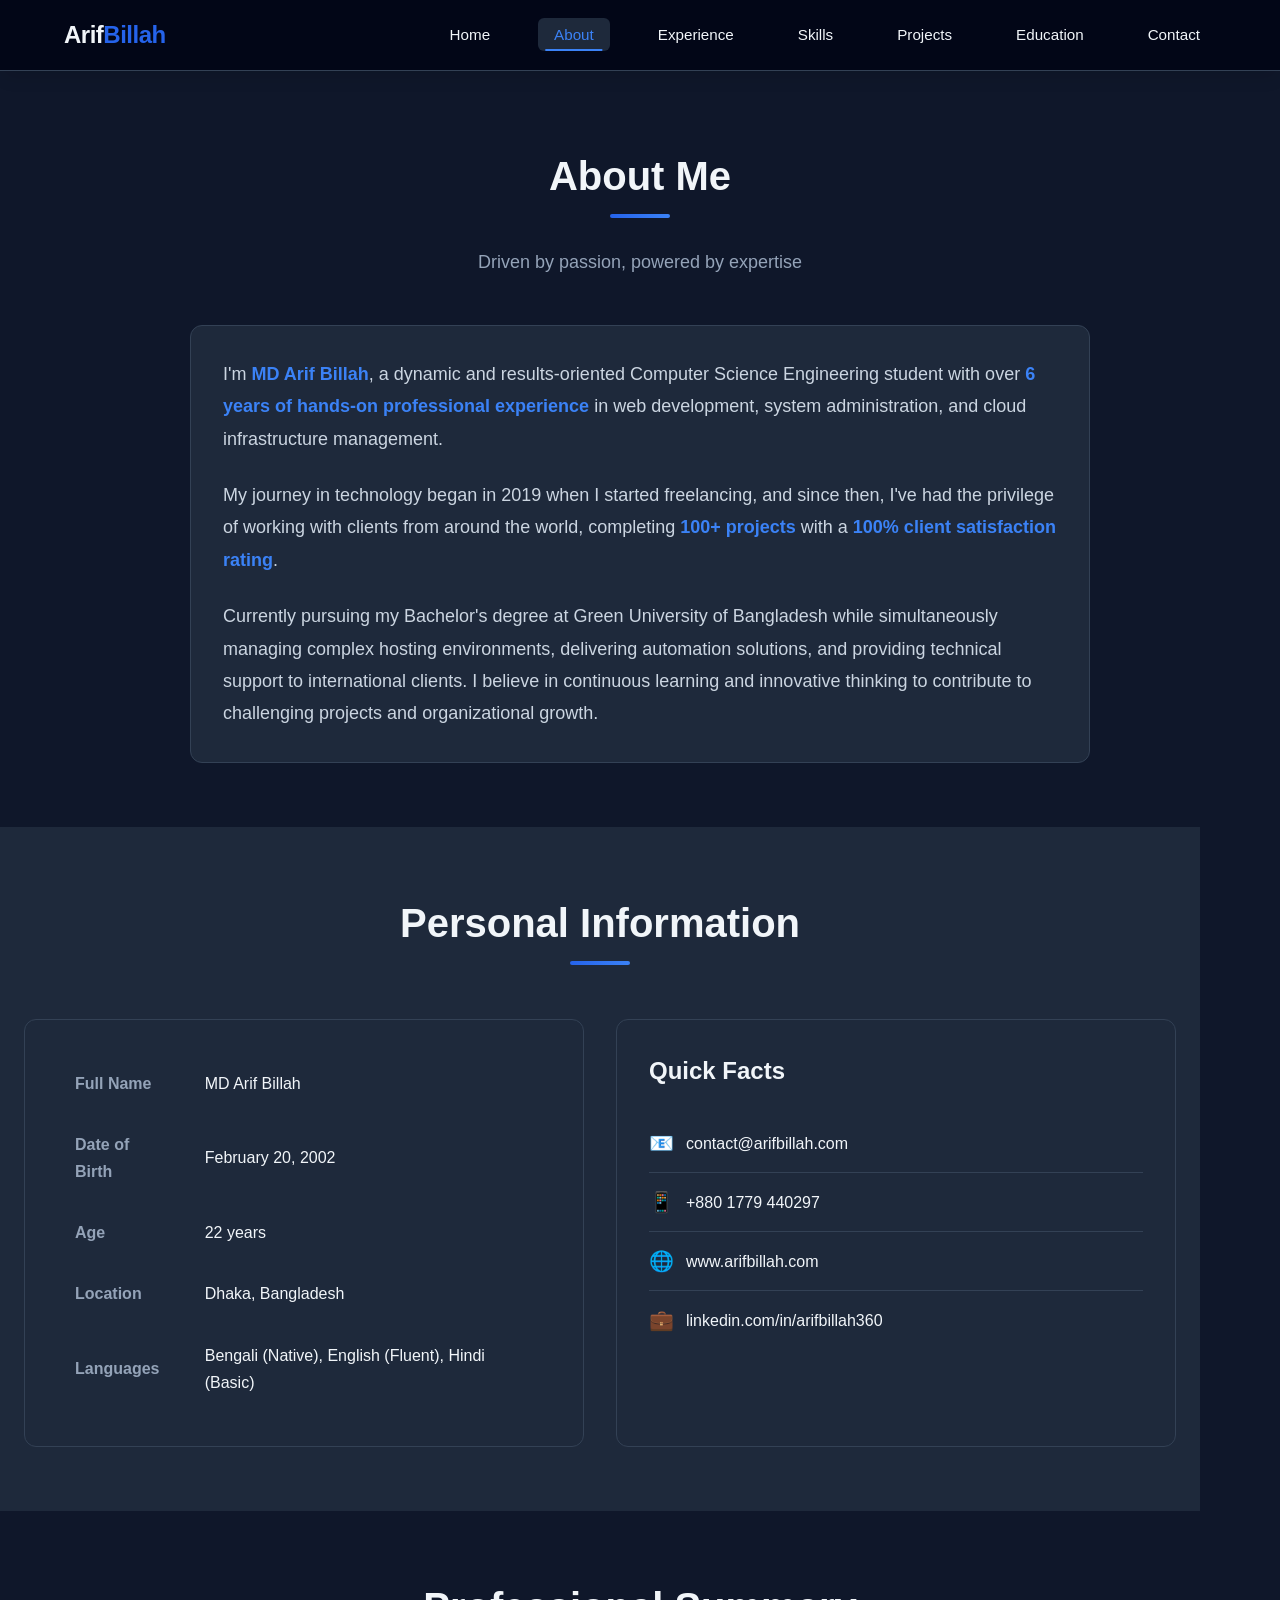
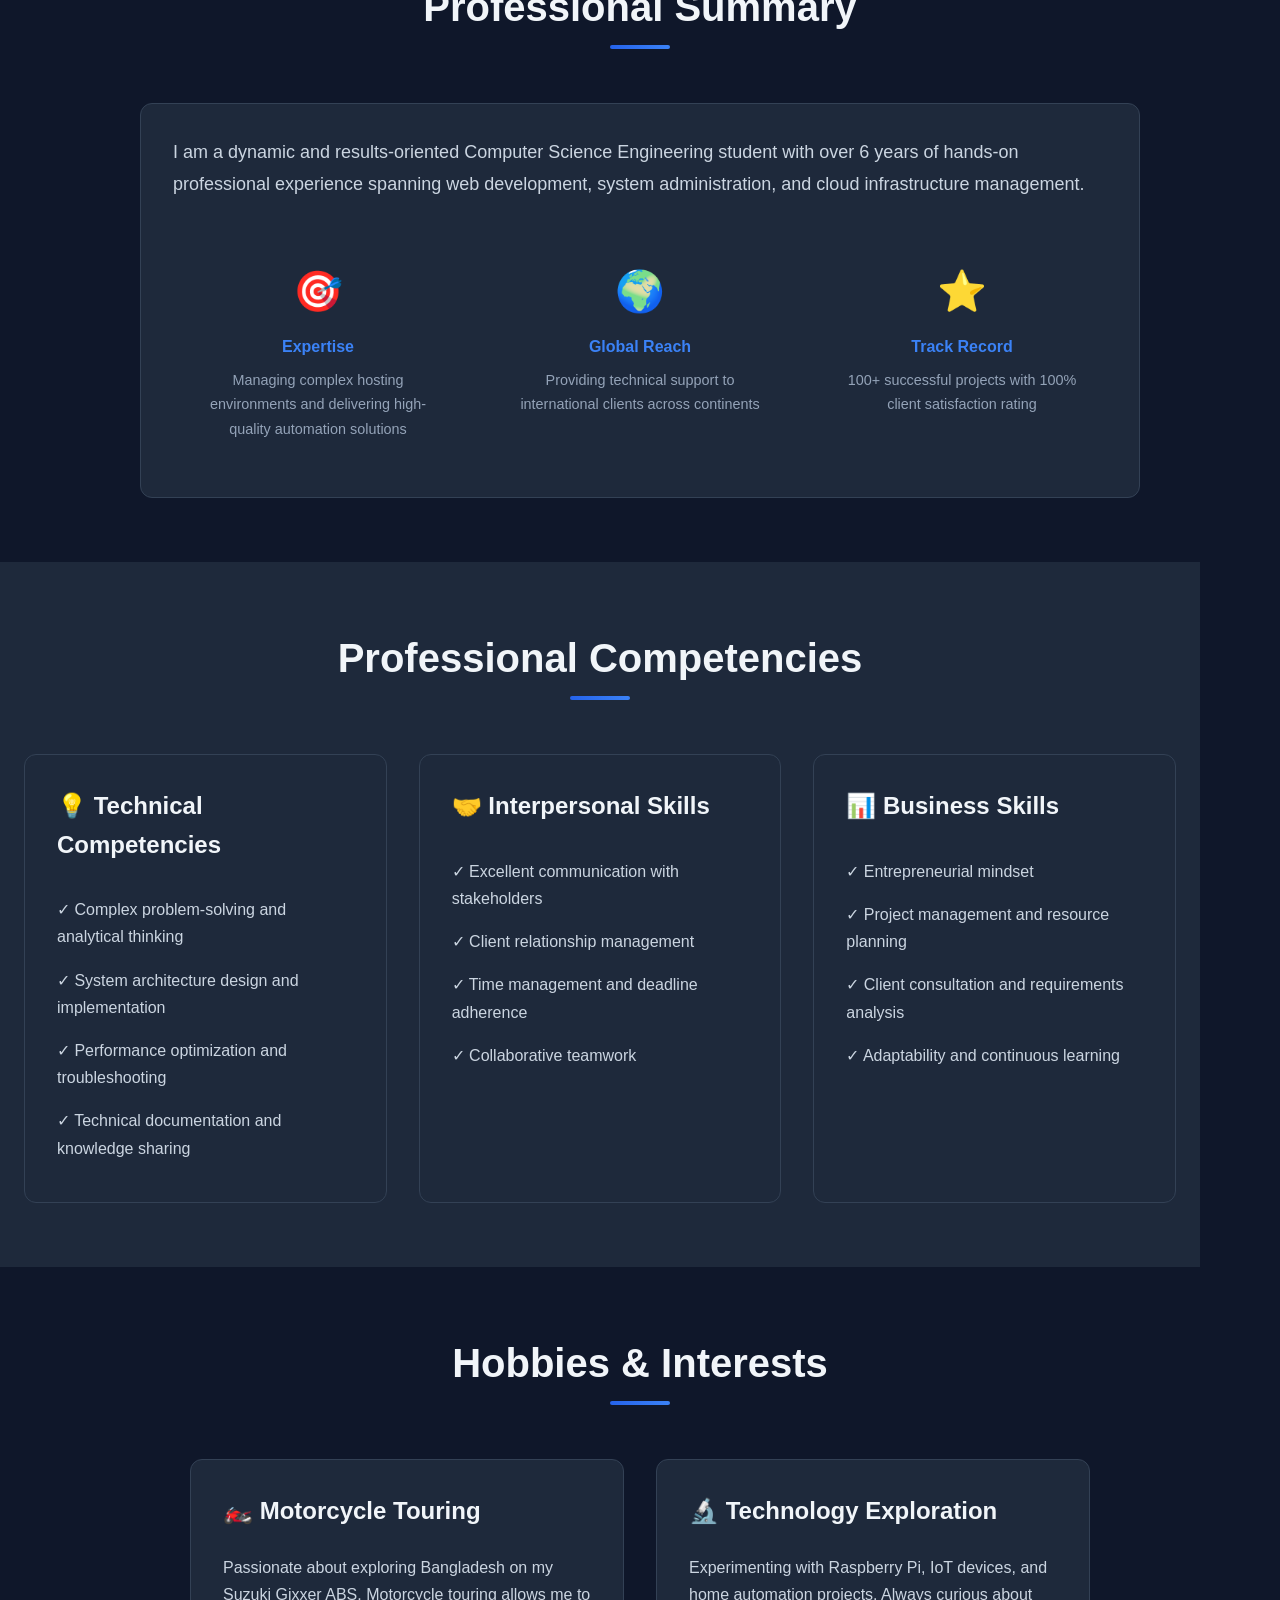
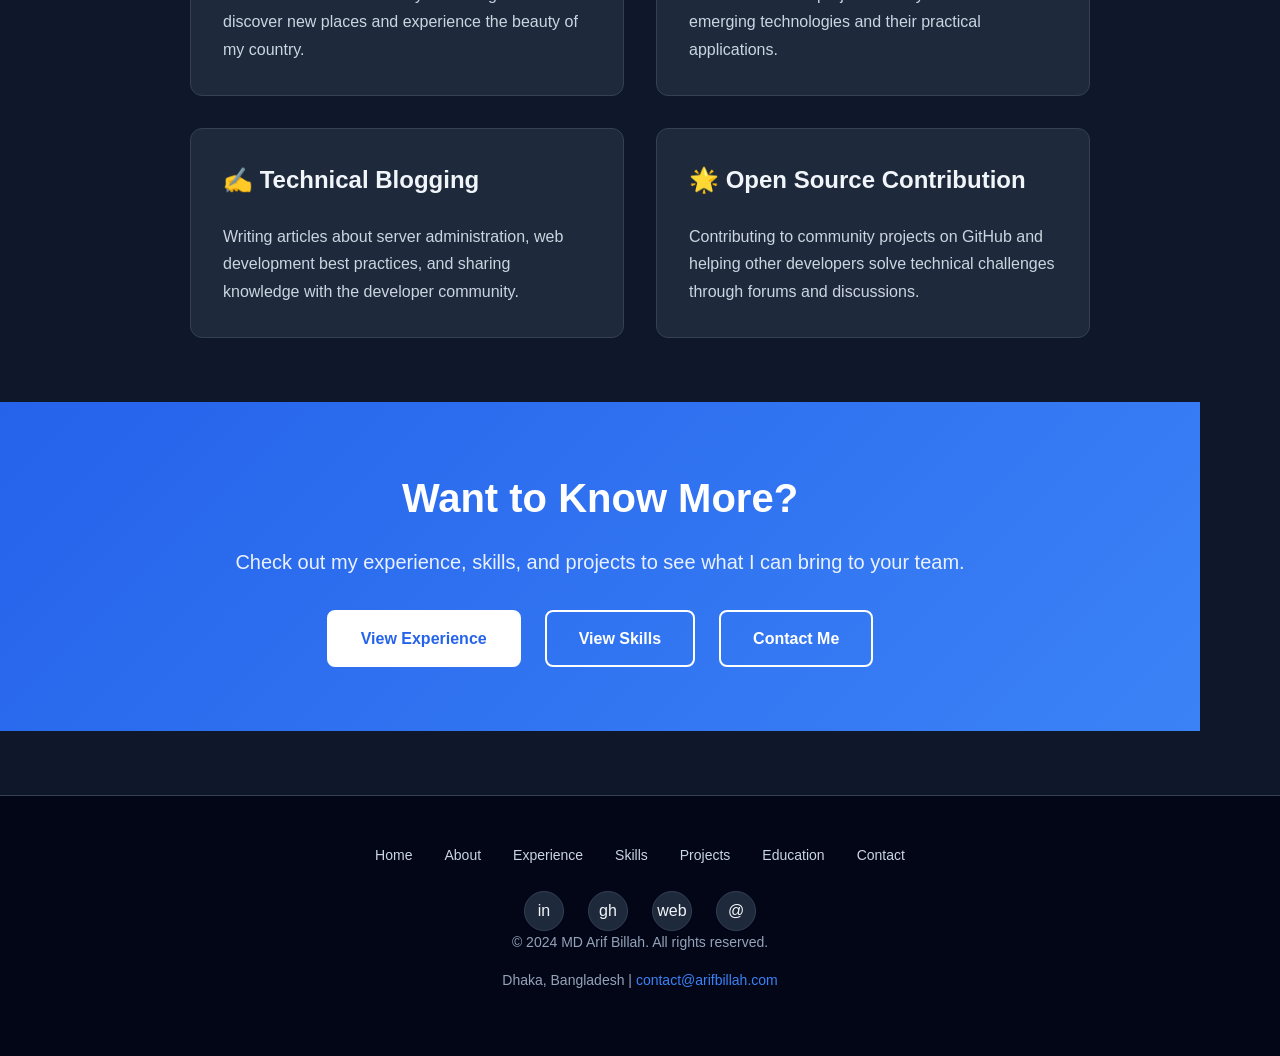
==== about.html @ d2f8369f "Build complete multipage portfolio website for MD Arif Billah Created a comprehensive, modern, and r" ====
<!DOCTYPE html>
<html lang="en">
<head>
    <meta charset="UTF-8">
    <meta name="viewport" content="width=device-width, initial-scale=1.0">
    <meta name="description" content="About MD Arif Billah - Learn more about my professional background, expertise, and journey in computer science and web development.">
    <meta name="author" content="MD Arif Billah">
    <title>About | MD Arif Billah - Professional Background & Expertise</title>
    <link rel="stylesheet" href="css/style.css">
</head>
<body>
    <!-- Navigation Bar -->
    <nav class="navbar">
        <div class="nav-container">
            <a href="index.html" class="nav-logo">
                <span>Arif</span>Billah
            </a>
            <button class="nav-toggle" id="navToggle">
                <span></span>
                <span></span>
                <span></span>
            </button>
            <ul class="nav-menu" id="navMenu">
                <li><a href="index.html" class="nav-link">Home</a></li>
                <li><a href="about.html" class="nav-link active">About</a></li>
                <li><a href="experience.html" class="nav-link">Experience</a></li>
                <li><a href="skills.html" class="nav-link">Skills</a></li>
                <li><a href="projects.html" class="nav-link">Projects</a></li>
                <li><a href="education.html" class="nav-link">Education</a></li>
                <li><a href="contact.html" class="nav-link">Contact</a></li>
            </ul>
        </div>
    </nav>

    <!-- Main Content -->
    <main class="main-content">
        <!-- About Hero Section -->
        <section class="section">
            <div class="section-header">
                <h1 class="section-title">About Me</h1>
                <p class="section-subtitle">Driven by passion, powered by expertise</p>
            </div>

            <div style="max-width: 900px; margin: 0 auto;">
                <div class="card">
                    <div class="card-content" style="font-size: 1.125rem; line-height: 1.8;">
                        <p style="margin-bottom: 1.5rem;">
                            I'm <span class="highlight">MD Arif Billah</span>, a dynamic and results-oriented Computer Science Engineering student with over <span class="highlight">6 years of hands-on professional experience</span> in web development, system administration, and cloud infrastructure management.
                        </p>
                        <p style="margin-bottom: 1.5rem;">
                            My journey in technology began in 2019 when I started freelancing, and since then, I've had the privilege of working with clients from around the world, completing <span class="highlight">100+ projects</span> with a <span class="highlight">100% client satisfaction rating</span>.
                        </p>
                        <p>
                            Currently pursuing my Bachelor's degree at Green University of Bangladesh while simultaneously managing complex hosting environments, delivering automation solutions, and providing technical support to international clients. I believe in continuous learning and innovative thinking to contribute to challenging projects and organizational growth.
                        </p>
                    </div>
                </div>
            </div>
        </section>

        <!-- Personal Information Section -->
        <section class="section" style="background-color: var(--light-bg); margin: 0; padding: 4rem 1.5rem;">
            <div style="max-width: 1200px; margin: 0 auto;">
                <div class="section-header">
                    <h2 class="section-title">Personal Information</h2>
                </div>

                <div class="grid grid-2">
                    <div class="card">
                        <div class="card-content">
                            <table style="width: 100%; color: var(--text-secondary);">
                                <tr style="border-bottom: 1px solid var(--border-color);">
                                    <td style="padding: 1rem; font-weight: 600; color: var(--text-muted);">Full Name</td>
                                    <td style="padding: 1rem; color: var(--text-primary);">MD Arif Billah</td>
                                </tr>
                                <tr style="border-bottom: 1px solid var(--border-color);">
                                    <td style="padding: 1rem; font-weight: 600; color: var(--text-muted);">Date of Birth</td>
                                    <td style="padding: 1rem; color: var(--text-primary);">February 20, 2002</td>
                                </tr>
                                <tr style="border-bottom: 1px solid var(--border-color);">
                                    <td style="padding: 1rem; font-weight: 600; color: var(--text-muted);">Age</td>
                                    <td style="padding: 1rem; color: var(--text-primary);">22 years</td>
                                </tr>
                                <tr style="border-bottom: 1px solid var(--border-color);">
                                    <td style="padding: 1rem; font-weight: 600; color: var(--text-muted);">Location</td>
                                    <td style="padding: 1rem; color: var(--text-primary);">Dhaka, Bangladesh</td>
                                </tr>
                                <tr>
                                    <td style="padding: 1rem; font-weight: 600; color: var(--text-muted);">Languages</td>
                                    <td style="padding: 1rem; color: var(--text-primary);">Bengali (Native), English (Fluent), Hindi (Basic)</td>
                                </tr>
                            </table>
                        </div>
                    </div>

                    <div class="card">
                        <div class="card-header">
                            <h3 class="card-title">Quick Facts</h3>
                        </div>
                        <div class="card-content">
                            <ul style="list-style: none; padding: 0;">
                                <li style="padding: 0.75rem 0; border-bottom: 1px solid var(--border-color); display: flex; align-items: center;">
                                    <span style="color: var(--accent-color); margin-right: 0.75rem; font-size: 1.25rem;">📧</span>
                                    <a href="mailto:contact@arifbillah.com" style="color: var(--text-primary);">contact@arifbillah.com</a>
                                </li>
                                <li style="padding: 0.75rem 0; border-bottom: 1px solid var(--border-color); display: flex; align-items: center;">
                                    <span style="color: var(--accent-color); margin-right: 0.75rem; font-size: 1.25rem;">📱</span>
                                    <span style="color: var(--text-primary);">+880 1779 440297</span>
                                </li>
                                <li style="padding: 0.75rem 0; border-bottom: 1px solid var(--border-color); display: flex; align-items: center;">
                                    <span style="color: var(--accent-color); margin-right: 0.75rem; font-size: 1.25rem;">🌐</span>
                                    <a href="https://www.arifbillah.com" target="_blank" style="color: var(--text-primary);">www.arifbillah.com</a>
                                </li>
                                <li style="padding: 0.75rem 0; display: flex; align-items: center;">
                                    <span style="color: var(--accent-color); margin-right: 0.75rem; font-size: 1.25rem;">💼</span>
                                    <a href="https://linkedin.com/in/arifbillah360" target="_blank" style="color: var(--text-primary);">linkedin.com/in/arifbillah360</a>
                                </li>
                            </ul>
                        </div>
                    </div>
                </div>
            </div>
        </section>

        <!-- Professional Summary Section -->
        <section class="section">
            <div class="section-header">
                <h2 class="section-title">Professional Summary</h2>
            </div>

            <div style="max-width: 1000px; margin: 0 auto;">
                <div class="card">
                    <div class="card-content">
                        <p style="font-size: 1.125rem; line-height: 1.8; color: var(--text-secondary); margin-bottom: 2rem;">
                            I am a dynamic and results-oriented Computer Science Engineering student with over 6 years of hands-on professional experience spanning web development, system administration, and cloud infrastructure management.
                        </p>

                        <div class="grid grid-3" style="margin-top: 2rem;">
                            <div style="text-align: center; padding: 1.5rem;">
                                <div style="font-size: 2.5rem; margin-bottom: 0.5rem;">🎯</div>
                                <h4 style="color: var(--accent-color); margin-bottom: 0.5rem;">Expertise</h4>
                                <p style="color: var(--text-muted); font-size: 0.9rem;">Managing complex hosting environments and delivering high-quality automation solutions</p>
                            </div>
                            <div style="text-align: center; padding: 1.5rem;">
                                <div style="font-size: 2.5rem; margin-bottom: 0.5rem;">🌍</div>
                                <h4 style="color: var(--accent-color); margin-bottom: 0.5rem;">Global Reach</h4>
                                <p style="color: var(--text-muted); font-size: 0.9rem;">Providing technical support to international clients across continents</p>
                            </div>
                            <div style="text-align: center; padding: 1.5rem;">
                                <div style="font-size: 2.5rem; margin-bottom: 0.5rem;">⭐</div>
                                <h4 style="color: var(--accent-color); margin-bottom: 0.5rem;">Track Record</h4>
                                <p style="color: var(--text-muted); font-size: 0.9rem;">100+ successful projects with 100% client satisfaction rating</p>
                            </div>
                        </div>
                    </div>
                </div>
            </div>
        </section>

        <!-- Professional Competencies -->
        <section class="section" style="background-color: var(--light-bg); margin: 0; padding: 4rem 1.5rem;">
            <div style="max-width: 1200px; margin: 0 auto;">
                <div class="section-header">
                    <h2 class="section-title">Professional Competencies</h2>
                </div>

                <div class="grid grid-3">
                    <div class="card">
                        <div class="card-header">
                            <h3 class="card-title">💡 Technical Competencies</h3>
                        </div>
                        <div class="card-content">
                            <ul style="list-style: none; padding: 0;">
                                <li style="padding: 0.5rem 0; color: var(--text-secondary);">✓ Complex problem-solving and analytical thinking</li>
                                <li style="padding: 0.5rem 0; color: var(--text-secondary);">✓ System architecture design and implementation</li>
                                <li style="padding: 0.5rem 0; color: var(--text-secondary);">✓ Performance optimization and troubleshooting</li>
                                <li style="padding: 0.5rem 0; color: var(--text-secondary);">✓ Technical documentation and knowledge sharing</li>
                            </ul>
                        </div>
                    </div>

                    <div class="card">
                        <div class="card-header">
                            <h3 class="card-title">🤝 Interpersonal Skills</h3>
                        </div>
                        <div class="card-content">
                            <ul style="list-style: none; padding: 0;">
                                <li style="padding: 0.5rem 0; color: var(--text-secondary);">✓ Excellent communication with stakeholders</li>
                                <li style="padding: 0.5rem 0; color: var(--text-secondary);">✓ Client relationship management</li>
                                <li style="padding: 0.5rem 0; color: var(--text-secondary);">✓ Time management and deadline adherence</li>
                                <li style="padding: 0.5rem 0; color: var(--text-secondary);">✓ Collaborative teamwork</li>
                            </ul>
                        </div>
                    </div>

                    <div class="card">
                        <div class="card-header">
                            <h3 class="card-title">📊 Business Skills</h3>
                        </div>
                        <div class="card-content">
                            <ul style="list-style: none; padding: 0;">
                                <li style="padding: 0.5rem 0; color: var(--text-secondary);">✓ Entrepreneurial mindset</li>
                                <li style="padding: 0.5rem 0; color: var(--text-secondary);">✓ Project management and resource planning</li>
                                <li style="padding: 0.5rem 0; color: var(--text-secondary);">✓ Client consultation and requirements analysis</li>
                                <li style="padding: 0.5rem 0; color: var(--text-secondary);">✓ Adaptability and continuous learning</li>
                            </ul>
                        </div>
                    </div>
                </div>
            </div>
        </section>

        <!-- Hobbies & Interests -->
        <section class="section">
            <div class="section-header">
                <h2 class="section-title">Hobbies & Interests</h2>
            </div>

            <div class="grid grid-2" style="max-width: 900px; margin: 0 auto;">
                <div class="card">
                    <div class="card-header">
                        <h3 class="card-title">🏍️ Motorcycle Touring</h3>
                    </div>
                    <div class="card-content">
                        <p>Passionate about exploring Bangladesh on my Suzuki Gixxer ABS. Motorcycle touring allows me to discover new places and experience the beauty of my country.</p>
                    </div>
                </div>

                <div class="card">
                    <div class="card-header">
                        <h3 class="card-title">🔬 Technology Exploration</h3>
                    </div>
                    <div class="card-content">
                        <p>Experimenting with Raspberry Pi, IoT devices, and home automation projects. Always curious about emerging technologies and their practical applications.</p>
                    </div>
                </div>

                <div class="card">
                    <div class="card-header">
                        <h3 class="card-title">✍️ Technical Blogging</h3>
                    </div>
                    <div class="card-content">
                        <p>Writing articles about server administration, web development best practices, and sharing knowledge with the developer community.</p>
                    </div>
                </div>

                <div class="card">
                    <div class="card-header">
                        <h3 class="card-title">🌟 Open Source Contribution</h3>
                    </div>
                    <div class="card-content">
                        <p>Contributing to community projects on GitHub and helping other developers solve technical challenges through forums and discussions.</p>
                    </div>
                </div>
            </div>
        </section>

        <!-- Call to Action -->
        <section class="section" style="text-align: center; background: linear-gradient(135deg, var(--primary-color), var(--accent-color)); margin: 0; padding: 4rem 1.5rem;">
            <div style="max-width: 800px; margin: 0 auto;">
                <h2 style="font-size: 2.5rem; font-weight: 700; margin-bottom: 1rem; color: white;">Want to Know More?</h2>
                <p style="font-size: 1.25rem; color: rgba(255,255,255,0.9); margin-bottom: 2rem;">
                    Check out my experience, skills, and projects to see what I can bring to your team.
                </p>
                <div style="display: flex; gap: 1.5rem; justify-content: center; flex-wrap: wrap;">
                    <a href="experience.html" class="btn" style="background: white; color: var(--primary-color); border-color: white;">View Experience</a>
                    <a href="skills.html" class="btn" style="background: transparent; color: white; border: 2px solid white;">View Skills</a>
                    <a href="contact.html" class="btn" style="background: transparent; color: white; border: 2px solid white;">Contact Me</a>
                </div>
            </div>
        </section>
    </main>

    <!-- Footer -->
    <footer class="footer">
        <div class="footer-content">
            <div class="footer-links">
                <a href="index.html" class="footer-link">Home</a>
                <a href="about.html" class="footer-link">About</a>
                <a href="experience.html" class="footer-link">Experience</a>
                <a href="skills.html" class="footer-link">Skills</a>
                <a href="projects.html" class="footer-link">Projects</a>
                <a href="education.html" class="footer-link">Education</a>
                <a href="contact.html" class="footer-link">Contact</a>
            </div>
            <div class="social-links">
                <a href="https://linkedin.com/in/arifbillah360" target="_blank" rel="noopener noreferrer" class="social-link" title="LinkedIn">
                    <span>in</span>
                </a>
                <a href="https://github.com/arifbillah360" target="_blank" rel="noopener noreferrer" class="social-link" title="GitHub">
                    <span>gh</span>
                </a>
                <a href="https://www.arifbillah.com" target="_blank" rel="noopener noreferrer" class="social-link" title="Website">
                    <span>web</span>
                </a>
                <a href="mailto:contact@arifbillah.com" class="social-link" title="Email">
                    <span>@</span>
                </a>
            </div>
            <p class="footer-text">
                &copy; 2024 MD Arif Billah. All rights reserved.
            </p>
            <p class="footer-text">
                Dhaka, Bangladesh | <a href="mailto:contact@arifbillah.com" style="color: var(--accent-color);">contact@arifbillah.com</a>
            </p>
        </div>
    </footer>

    <script src="js/main.js"></script>
</body>
</html>
---- css/style.css ----
/* ==========================================
   PORTFOLIO WEBSITE - MD ARIF BILLAH
   Modern, Responsive Design
   ========================================== */

/* ==========================================
   CSS VARIABLES & ROOT STYLES
   ========================================== */
:root {
    /* Color Scheme */
    --primary-color: #2563eb;
    --secondary-color: #1e40af;
    --accent-color: #3b82f6;
    --dark-bg: #0f172a;
    --darker-bg: #020617;
    --light-bg: #1e293b;
    --text-primary: #f1f5f9;
    --text-secondary: #cbd5e1;
    --text-muted: #94a3b8;
    --border-color: #334155;
    --success-color: #10b981;
    --warning-color: #f59e0b;

    /* Spacing */
    --spacing-xs: 0.5rem;
    --spacing-sm: 1rem;
    --spacing-md: 1.5rem;
    --spacing-lg: 2rem;
    --spacing-xl: 3rem;
    --spacing-xxl: 4rem;

    /* Typography */
    --font-primary: 'Segoe UI', Tahoma, Geneva, Verdana, sans-serif;
    --font-heading: 'Arial', sans-serif;

    /* Effects */
    --shadow-sm: 0 1px 2px 0 rgba(0, 0, 0, 0.05);
    --shadow-md: 0 4px 6px -1px rgba(0, 0, 0, 0.1);
    --shadow-lg: 0 10px 15px -3px rgba(0, 0, 0, 0.1);
    --shadow-xl: 0 20px 25px -5px rgba(0, 0, 0, 0.1);

    /* Transitions */
    --transition-fast: 0.2s ease;
    --transition-normal: 0.3s ease;
    --transition-slow: 0.5s ease;
}

/* ==========================================
   RESET & BASE STYLES
   ========================================== */
* {
    margin: 0;
    padding: 0;
    box-sizing: border-box;
}

html {
    scroll-behavior: smooth;
    font-size: 16px;
}

body {
    font-family: var(--font-primary);
    background-color: var(--dark-bg);
    color: var(--text-primary);
    line-height: 1.6;
    overflow-x: hidden;
}

a {
    text-decoration: none;
    color: inherit;
    transition: color var(--transition-fast);
}

a:hover {
    color: var(--accent-color);
}

img {
    max-width: 100%;
    height: auto;
    display: block;
}

ul {
    list-style: none;
}

/* ==========================================
   NAVIGATION BAR
   ========================================== */
.navbar {
    background-color: var(--darker-bg);
    padding: 1rem 0;
    position: fixed;
    top: 0;
    left: 0;
    right: 0;
    z-index: 1000;
    box-shadow: var(--shadow-lg);
    border-bottom: 1px solid var(--border-color);
}

.nav-container {
    max-width: 1200px;
    margin: 0 auto;
    padding: 0 var(--spacing-md);
    display: flex;
    justify-content: space-between;
    align-items: center;
}

.nav-logo {
    font-size: 1.5rem;
    font-weight: 700;
    color: var(--primary-color);
    letter-spacing: -0.5px;
}

.nav-logo span {
    color: var(--text-primary);
}

.nav-menu {
    display: flex;
    gap: var(--spacing-lg);
    align-items: center;
}

.nav-link {
    font-size: 0.95rem;
    font-weight: 500;
    padding: 0.5rem 1rem;
    border-radius: 0.375rem;
    transition: all var(--transition-fast);
    position: relative;
}

.nav-link:hover,
.nav-link.active {
    background-color: var(--light-bg);
    color: var(--accent-color);
}

.nav-link::after {
    content: '';
    position: absolute;
    bottom: 0;
    left: 50%;
    transform: translateX(-50%) scaleX(0);
    width: 80%;
    height: 2px;
    background-color: var(--accent-color);
    transition: transform var(--transition-normal);
}

.nav-link:hover::after,
.nav-link.active::after {
    transform: translateX(-50%) scaleX(1);
}

/* Mobile Menu Toggle */
.nav-toggle {
    display: none;
    flex-direction: column;
    gap: 0.25rem;
    background: none;
    border: none;
    cursor: pointer;
    padding: 0.5rem;
}

.nav-toggle span {
    width: 25px;
    height: 3px;
    background-color: var(--text-primary);
    border-radius: 2px;
    transition: all var(--transition-normal);
}

/* ==========================================
   HERO SECTION
   ========================================== */
.hero {
    min-height: 100vh;
    display: flex;
    align-items: center;
    justify-content: center;
    padding: var(--spacing-xxl) var(--spacing-md);
    background: linear-gradient(135deg, var(--darker-bg) 0%, var(--dark-bg) 100%);
    position: relative;
    overflow: hidden;
}

.hero::before {
    content: '';
    position: absolute;
    top: 0;
    left: 0;
    right: 0;
    bottom: 0;
    background-image:
        radial-gradient(circle at 20% 50%, rgba(37, 99, 235, 0.1) 0%, transparent 50%),
        radial-gradient(circle at 80% 80%, rgba(59, 130, 246, 0.1) 0%, transparent 50%);
    pointer-events: none;
}

.hero-content {
    max-width: 800px;
    text-align: center;
    position: relative;
    z-index: 1;
}

.hero-subtitle {
    font-size: 1.125rem;
    color: var(--accent-color);
    font-weight: 600;
    margin-bottom: var(--spacing-sm);
    text-transform: uppercase;
    letter-spacing: 2px;
}

.hero-title {
    font-size: 3.5rem;
    font-weight: 800;
    margin-bottom: var(--spacing-md);
    line-height: 1.2;
    background: linear-gradient(135deg, var(--text-primary) 0%, var(--accent-color) 100%);
    -webkit-background-clip: text;
    -webkit-text-fill-color: transparent;
    background-clip: text;
}

.hero-description {
    font-size: 1.25rem;
    color: var(--text-secondary);
    margin-bottom: var(--spacing-xl);
    line-height: 1.8;
}

.hero-buttons {
    display: flex;
    gap: var(--spacing-md);
    justify-content: center;
    flex-wrap: wrap;
}

/* ==========================================
   BUTTONS
   ========================================== */
.btn {
    display: inline-block;
    padding: 0.875rem 2rem;
    font-size: 1rem;
    font-weight: 600;
    border-radius: 0.5rem;
    transition: all var(--transition-normal);
    cursor: pointer;
    border: 2px solid transparent;
    text-align: center;
}

.btn-primary {
    background-color: var(--primary-color);
    color: white;
    border-color: var(--primary-color);
}

.btn-primary:hover {
    background-color: var(--secondary-color);
    border-color: var(--secondary-color);
    transform: translateY(-2px);
    box-shadow: var(--shadow-lg);
}

.btn-outline {
    background-color: transparent;
    color: var(--text-primary);
    border-color: var(--border-color);
}

.btn-outline:hover {
    background-color: var(--light-bg);
    border-color: var(--accent-color);
    color: var(--accent-color);
}

/* ==========================================
   MAIN CONTENT SECTIONS
   ========================================== */
.main-content {
    padding-top: 80px; /* Account for fixed navbar */
}

.section {
    padding: var(--spacing-xxl) var(--spacing-md);
    max-width: 1200px;
    margin: 0 auto;
}

.section-header {
    text-align: center;
    margin-bottom: var(--spacing-xl);
}

.section-title {
    font-size: 2.5rem;
    font-weight: 700;
    margin-bottom: var(--spacing-sm);
    position: relative;
    display: inline-block;
}

.section-title::after {
    content: '';
    position: absolute;
    bottom: -10px;
    left: 50%;
    transform: translateX(-50%);
    width: 60px;
    height: 4px;
    background: linear-gradient(90deg, var(--primary-color), var(--accent-color));
    border-radius: 2px;
}

.section-subtitle {
    font-size: 1.125rem;
    color: var(--text-muted);
    margin-top: var(--spacing-md);
}

/* ==========================================
   CARDS & CONTAINERS
   ========================================== */
.card {
    background-color: var(--light-bg);
    border-radius: 0.75rem;
    padding: var(--spacing-lg);
    border: 1px solid var(--border-color);
    transition: all var(--transition-normal);
    height: 100%;
}

.card:hover {
    transform: translateY(-5px);
    box-shadow: var(--shadow-xl);
    border-color: var(--accent-color);
}

.card-header {
    margin-bottom: var(--spacing-md);
}

.card-title {
    font-size: 1.5rem;
    font-weight: 600;
    margin-bottom: var(--spacing-xs);
    color: var(--text-primary);
}

.card-subtitle {
    font-size: 1rem;
    color: var(--accent-color);
    font-weight: 500;
}

.card-meta {
    font-size: 0.875rem;
    color: var(--text-muted);
    margin-top: var(--spacing-xs);
}

.card-content {
    color: var(--text-secondary);
    line-height: 1.7;
}

/* ==========================================
   GRID LAYOUTS
   ========================================== */
.grid {
    display: grid;
    gap: var(--spacing-lg);
}

.grid-2 {
    grid-template-columns: repeat(2, 1fr);
}

.grid-3 {
    grid-template-columns: repeat(3, 1fr);
}

.grid-4 {
    grid-template-columns: repeat(4, 1fr);
}

/* ==========================================
   SKILLS SECTION
   ========================================== */
.skills-grid {
    display: grid;
    grid-template-columns: repeat(auto-fit, minmax(280px, 1fr));
    gap: var(--spacing-lg);
}

.skill-category {
    background-color: var(--light-bg);
    padding: var(--spacing-lg);
    border-radius: 0.75rem;
    border: 1px solid var(--border-color);
}

.skill-category h3 {
    font-size: 1.25rem;
    margin-bottom: var(--spacing-md);
    color: var(--accent-color);
    display: flex;
    align-items: center;
    gap: var(--spacing-sm);
}

.skill-list {
    display: flex;
    flex-wrap: wrap;
    gap: var(--spacing-sm);
}

.skill-item {
    background-color: var(--dark-bg);
    padding: 0.5rem 1rem;
    border-radius: 0.375rem;
    font-size: 0.875rem;
    color: var(--text-secondary);
    border: 1px solid var(--border-color);
    transition: all var(--transition-fast);
}

.skill-item:hover {
    background-color: var(--accent-color);
    color: white;
    border-color: var(--accent-color);
    transform: scale(1.05);
}

/* ==========================================
   TIMELINE (for Experience/Education)
   ========================================== */
.timeline {
    position: relative;
    padding-left: var(--spacing-xl);
}

.timeline::before {
    content: '';
    position: absolute;
    left: 0;
    top: 0;
    bottom: 0;
    width: 2px;
    background: linear-gradient(180deg, var(--primary-color), var(--accent-color));
}

.timeline-item {
    position: relative;
    padding-bottom: var(--spacing-xl);
}

.timeline-item::before {
    content: '';
    position: absolute;
    left: -42px;
    top: 0;
    width: 12px;
    height: 12px;
    border-radius: 50%;
    background-color: var(--accent-color);
    border: 3px solid var(--dark-bg);
    box-shadow: 0 0 0 3px var(--accent-color);
}

.timeline-content {
    background-color: var(--light-bg);
    padding: var(--spacing-lg);
    border-radius: 0.75rem;
    border: 1px solid var(--border-color);
    transition: all var(--transition-normal);
}

.timeline-content:hover {
    border-color: var(--accent-color);
    transform: translateX(5px);
}

.timeline-header {
    margin-bottom: var(--spacing-md);
}

.timeline-title {
    font-size: 1.25rem;
    font-weight: 600;
    color: var(--text-primary);
    margin-bottom: var(--spacing-xs);
}

.timeline-company {
    font-size: 1rem;
    color: var(--accent-color);
    font-weight: 500;
}

.timeline-period {
    font-size: 0.875rem;
    color: var(--text-muted);
    margin-top: var(--spacing-xs);
}

.timeline-description {
    color: var(--text-secondary);
    line-height: 1.7;
    margin-bottom: var(--spacing-md);
}

.timeline-list {
    list-style: disc;
    margin-left: var(--spacing-md);
    color: var(--text-secondary);
}

.timeline-list li {
    margin-bottom: var(--spacing-sm);
    line-height: 1.6;
}

/* ==========================================
   PROJECTS GRID
   ========================================== */
.projects-grid {
    display: grid;
    grid-template-columns: repeat(auto-fill, minmax(350px, 1fr));
    gap: var(--spacing-lg);
}

.project-card {
    background-color: var(--light-bg);
    border-radius: 0.75rem;
    overflow: hidden;
    border: 1px solid var(--border-color);
    transition: all var(--transition-normal);
}

.project-card:hover {
    transform: translateY(-8px);
    box-shadow: var(--shadow-xl);
    border-color: var(--accent-color);
}

.project-header {
    padding: var(--spacing-lg);
    background: linear-gradient(135deg, var(--primary-color), var(--accent-color));
}

.project-title {
    font-size: 1.375rem;
    font-weight: 600;
    color: white;
    margin-bottom: var(--spacing-xs);
}

.project-type {
    font-size: 0.875rem;
    color: rgba(255, 255, 255, 0.9);
}

.project-body {
    padding: var(--spacing-lg);
}

.project-tech {
    display: flex;
    flex-wrap: wrap;
    gap: var(--spacing-xs);
    margin-bottom: var(--spacing-md);
}

.tech-tag {
    background-color: var(--dark-bg);
    color: var(--accent-color);
    padding: 0.25rem 0.75rem;
    border-radius: 0.25rem;
    font-size: 0.75rem;
    font-weight: 500;
    border: 1px solid var(--border-color);
}

.project-description {
    color: var(--text-secondary);
    line-height: 1.7;
    margin-bottom: var(--spacing-md);
}

.project-outcome {
    font-size: 0.875rem;
    color: var(--text-muted);
    font-style: italic;
    border-left: 3px solid var(--accent-color);
    padding-left: var(--spacing-sm);
}

/* ==========================================
   CONTACT SECTION
   ========================================== */
.contact-container {
    max-width: 800px;
    margin: 0 auto;
}

.contact-info {
    display: grid;
    grid-template-columns: repeat(auto-fit, minmax(250px, 1fr));
    gap: var(--spacing-lg);
    margin-bottom: var(--spacing-xl);
}

.contact-item {
    background-color: var(--light-bg);
    padding: var(--spacing-lg);
    border-radius: 0.75rem;
    border: 1px solid var(--border-color);
    text-align: center;
    transition: all var(--transition-normal);
}

.contact-item:hover {
    border-color: var(--accent-color);
    transform: translateY(-5px);
}

.contact-icon {
    font-size: 2rem;
    color: var(--accent-color);
    margin-bottom: var(--spacing-sm);
}

.contact-label {
    font-size: 0.875rem;
    color: var(--text-muted);
    margin-bottom: var(--spacing-xs);
    text-transform: uppercase;
    letter-spacing: 1px;
}

.contact-value {
    font-size: 1.125rem;
    color: var(--text-primary);
    font-weight: 500;
}

.contact-value a {
    color: var(--accent-color);
}

.contact-value a:hover {
    text-decoration: underline;
}

/* ==========================================
   FOOTER
   ========================================== */
.footer {
    background-color: var(--darker-bg);
    padding: var(--spacing-xl) var(--spacing-md);
    border-top: 1px solid var(--border-color);
    margin-top: var(--spacing-xxl);
}

.footer-content {
    max-width: 1200px;
    margin: 0 auto;
    text-align: center;
}

.footer-text {
    color: var(--text-muted);
    font-size: 0.875rem;
    margin-bottom: var(--spacing-sm);
}

.footer-links {
    display: flex;
    gap: var(--spacing-lg);
    justify-content: center;
    margin-bottom: var(--spacing-md);
}

.footer-link {
    color: var(--text-secondary);
    font-size: 0.875rem;
    transition: color var(--transition-fast);
}

.footer-link:hover {
    color: var(--accent-color);
}

.social-links {
    display: flex;
    gap: var(--spacing-md);
    justify-content: center;
    margin-top: var(--spacing-md);
}

.social-link {
    width: 40px;
    height: 40px;
    display: flex;
    align-items: center;
    justify-content: center;
    background-color: var(--light-bg);
    border-radius: 50%;
    border: 1px solid var(--border-color);
    transition: all var(--transition-normal);
}

.social-link:hover {
    background-color: var(--accent-color);
    border-color: var(--accent-color);
    transform: translateY(-3px);
}

/* ==========================================
   UTILITY CLASSES
   ========================================== */
.text-center {
    text-align: center;
}

.mb-1 { margin-bottom: var(--spacing-xs); }
.mb-2 { margin-bottom: var(--spacing-sm); }
.mb-3 { margin-bottom: var(--spacing-md); }
.mb-4 { margin-bottom: var(--spacing-lg); }
.mb-5 { margin-bottom: var(--spacing-xl); }

.mt-1 { margin-top: var(--spacing-xs); }
.mt-2 { margin-top: var(--spacing-sm); }
.mt-3 { margin-top: var(--spacing-md); }
.mt-4 { margin-top: var(--spacing-lg); }
.mt-5 { margin-top: var(--spacing-xl); }

.highlight {
    color: var(--accent-color);
    font-weight: 600;
}

.badge {
    display: inline-block;
    padding: 0.25rem 0.75rem;
    background-color: var(--accent-color);
    color: white;
    border-radius: 1rem;
    font-size: 0.75rem;
    font-weight: 600;
    text-transform: uppercase;
    letter-spacing: 0.5px;
}

.badge-success {
    background-color: var(--success-color);
}

.badge-warning {
    background-color: var(--warning-color);
}

/* ==========================================
   RESPONSIVE DESIGN
   ========================================== */

/* Tablets and below */
@media (max-width: 768px) {
    .nav-menu {
        position: fixed;
        left: -100%;
        top: 70px;
        flex-direction: column;
        background-color: var(--darker-bg);
        width: 100%;
        text-align: center;
        transition: left var(--transition-normal);
        box-shadow: var(--shadow-lg);
        border-top: 1px solid var(--border-color);
        padding: var(--spacing-md) 0;
    }

    .nav-menu.active {
        left: 0;
    }

    .nav-toggle {
        display: flex;
    }

    .nav-toggle.active span:nth-child(1) {
        transform: rotate(45deg) translate(5px, 5px);
    }

    .nav-toggle.active span:nth-child(2) {
        opacity: 0;
    }

    .nav-toggle.active span:nth-child(3) {
        transform: rotate(-45deg) translate(7px, -6px);
    }

    .hero-title {
        font-size: 2.5rem;
    }

    .hero-description {
        font-size: 1.125rem;
    }

    .hero-buttons {
        flex-direction: column;
    }

    .section-title {
        font-size: 2rem;
    }

    .grid-2,
    .grid-3,
    .grid-4 {
        grid-template-columns: 1fr;
    }

    .timeline {
        padding-left: var(--spacing-lg);
    }

    .timeline-item::before {
        left: -32px;
    }

    .projects-grid {
        grid-template-columns: 1fr;
    }
}

/* Mobile devices */
@media (max-width: 480px) {
    html {
        font-size: 14px;
    }

    .hero {
        padding: var(--spacing-xl) var(--spacing-sm);
    }

    .hero-title {
        font-size: 2rem;
    }

    .section {
        padding: var(--spacing-lg) var(--spacing-sm);
    }

    .btn {
        width: 100%;
    }

    .card {
        padding: var(--spacing-md);
    }
}

/* Large screens */
@media (min-width: 1400px) {
    .section {
        max-width: 1400px;
    }
}

/* ==========================================
   ANIMATIONS
   ========================================== */
@keyframes fadeIn {
    from {
        opacity: 0;
        transform: translateY(20px);
    }
    to {
        opacity: 1;
        transform: translateY(0);
    }
}

@keyframes slideInLeft {
    from {
        opacity: 0;
        transform: translateX(-30px);
    }
    to {
        opacity: 1;
        transform: translateX(0);
    }
}

@keyframes slideInRight {
    from {
        opacity: 0;
        transform: translateX(30px);
    }
    to {
        opacity: 1;
        transform: translateX(0);
    }
}

.fade-in {
    animation: fadeIn 0.6s ease-out;
}

.slide-in-left {
    animation: slideInLeft 0.6s ease-out;
}

.slide-in-right {
    animation: slideInRight 0.6s ease-out;
}

/* ==========================================
   SCROLL ANIMATIONS
   ========================================== */
.scroll-reveal {
    opacity: 0;
    transform: translateY(30px);
    transition: all 0.6s ease-out;
}

.scroll-reveal.active {
    opacity: 1;
    transform: translateY(0);
}

/* ==========================================
   PRINT STYLES
   ========================================== */
@media print {
    .navbar,
    .footer,
    .btn {
        display: none;
    }

    .section {
        page-break-inside: avoid;
    }
}
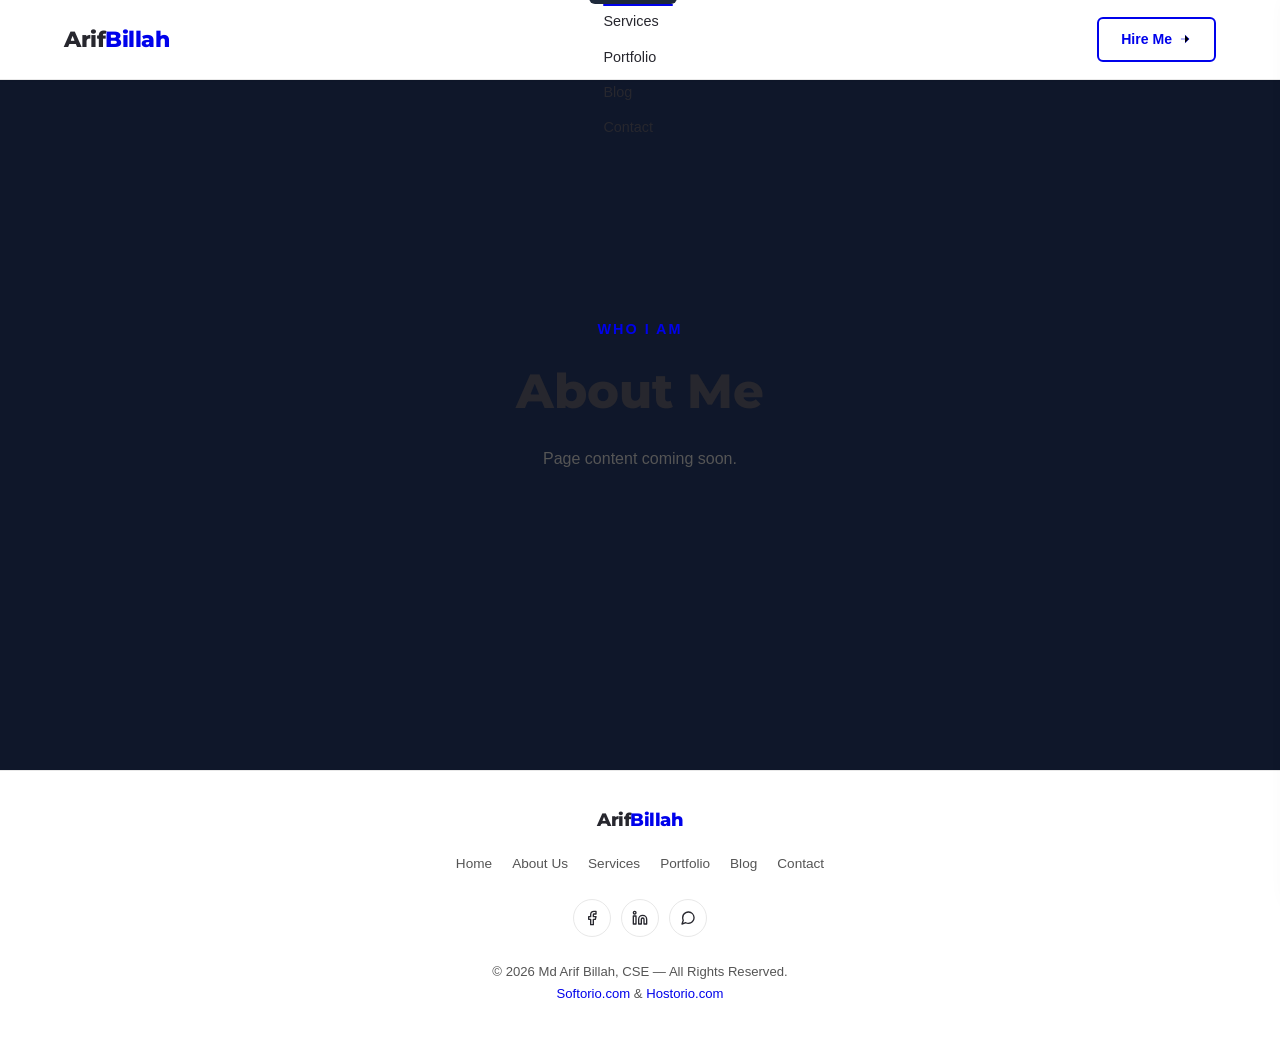
==== commit fea3cbeb: "Add reusable header and footer component system - css/header-footer.css: full styles for header, mob" ====
--- a/about.html
+++ b/about.html
@@ -3,309 +3,26 @@
 <head>
     <meta charset="UTF-8">
     <meta name="viewport" content="width=device-width, initial-scale=1.0">
-    <meta name="description" content="About MD Arif Billah - Learn more about my professional background, expertise, and journey in computer science and web development.">
-    <meta name="author" content="MD Arif Billah">
-    <title>About | MD Arif Billah - Professional Background & Expertise</title>
+    <meta name="description" content="About Md Arif Billah – Linux System Administrator, Cloud Security Specialist and WordPress Developer.">
+    <title>About Us | Md Arif Billah</title>
+    <link rel="stylesheet" href="css/header-footer.css">
     <link rel="stylesheet" href="css/style.css">
 </head>
 <body>
-    <!-- Navigation Bar -->
-    <nav class="navbar">
-        <div class="nav-container">
-            <a href="index.html" class="nav-logo">
-                <span>Arif</span>Billah
-            </a>
-            <button class="nav-toggle" id="navToggle">
-                <span></span>
-                <span></span>
-                <span></span>
-            </button>
-            <ul class="nav-menu" id="navMenu">
-                <li><a href="index.html" class="nav-link">Home</a></li>
-                <li><a href="about.html" class="nav-link active">About</a></li>
-                <li><a href="experience.html" class="nav-link">Experience</a></li>
-                <li><a href="skills.html" class="nav-link">Skills</a></li>
-                <li><a href="projects.html" class="nav-link">Projects</a></li>
-                <li><a href="education.html" class="nav-link">Education</a></li>
-                <li><a href="contact.html" class="nav-link">Contact</a></li>
-            </ul>
-        </div>
-    </nav>
+    <div id="header-placeholder"></div>
 
-    <!-- Main Content -->
-    <main class="main-content">
-        <!-- About Hero Section -->
-        <section class="section">
-            <div class="section-header">
-                <h1 class="section-title">About Me</h1>
-                <p class="section-subtitle">Driven by passion, powered by expertise</p>
-            </div>
-
-            <div style="max-width: 900px; margin: 0 auto;">
-                <div class="card">
-                    <div class="card-content" style="font-size: 1.125rem; line-height: 1.8;">
-                        <p style="margin-bottom: 1.5rem;">
-                            I'm <span class="highlight">MD Arif Billah</span>, a dynamic and results-oriented Computer Science Engineering student with over <span class="highlight">6 years of hands-on professional experience</span> in web development, system administration, and cloud infrastructure management.
-                        </p>
-                        <p style="margin-bottom: 1.5rem;">
-                            My journey in technology began in 2019 when I started freelancing, and since then, I've had the privilege of working with clients from around the world, completing <span class="highlight">100+ projects</span> with a <span class="highlight">100% client satisfaction rating</span>.
-                        </p>
-                        <p>
-                            Currently pursuing my Bachelor's degree at Green University of Bangladesh while simultaneously managing complex hosting environments, delivering automation solutions, and providing technical support to international clients. I believe in continuous learning and innovative thinking to contribute to challenging projects and organizational growth.
-                        </p>
-                    </div>
-                </div>
-            </div>
-        </section>
-
-        <!-- Personal Information Section -->
-        <section class="section" style="background-color: var(--light-bg); margin: 0; padding: 4rem 1.5rem;">
-            <div style="max-width: 1200px; margin: 0 auto;">
-                <div class="section-header">
-                    <h2 class="section-title">Personal Information</h2>
-                </div>
-
-                <div class="grid grid-2">
-                    <div class="card">
-                        <div class="card-content">
-                            <table style="width: 100%; color: var(--text-secondary);">
-                                <tr style="border-bottom: 1px solid var(--border-color);">
-                                    <td style="padding: 1rem; font-weight: 600; color: var(--text-muted);">Full Name</td>
-                                    <td style="padding: 1rem; color: var(--text-primary);">MD Arif Billah</td>
-                                </tr>
-                                <tr style="border-bottom: 1px solid var(--border-color);">
-                                    <td style="padding: 1rem; font-weight: 600; color: var(--text-muted);">Date of Birth</td>
-                                    <td style="padding: 1rem; color: var(--text-primary);">February 20, 2002</td>
-                                </tr>
-                                <tr style="border-bottom: 1px solid var(--border-color);">
-                                    <td style="padding: 1rem; font-weight: 600; color: var(--text-muted);">Age</td>
-                                    <td style="padding: 1rem; color: var(--text-primary);">22 years</td>
-                                </tr>
-                                <tr style="border-bottom: 1px solid var(--border-color);">
-                                    <td style="padding: 1rem; font-weight: 600; color: var(--text-muted);">Location</td>
-                                    <td style="padding: 1rem; color: var(--text-primary);">Dhaka, Bangladesh</td>
-                                </tr>
-                                <tr>
-                                    <td style="padding: 1rem; font-weight: 600; color: var(--text-muted);">Languages</td>
-                                    <td style="padding: 1rem; color: var(--text-primary);">Bengali (Native), English (Fluent), Hindi (Basic)</td>
-                                </tr>
-                            </table>
-                        </div>
-                    </div>
-
-                    <div class="card">
-                        <div class="card-header">
-                            <h3 class="card-title">Quick Facts</h3>
-                        </div>
-                        <div class="card-content">
-                            <ul style="list-style: none; padding: 0;">
-                                <li style="padding: 0.75rem 0; border-bottom: 1px solid var(--border-color); display: flex; align-items: center;">
-                                    <span style="color: var(--accent-color); margin-right: 0.75rem; font-size: 1.25rem;">📧</span>
-                                    <a href="mailto:contact@arifbillah.com" style="color: var(--text-primary);">contact@arifbillah.com</a>
-                                </li>
-                                <li style="padding: 0.75rem 0; border-bottom: 1px solid var(--border-color); display: flex; align-items: center;">
-                                    <span style="color: var(--accent-color); margin-right: 0.75rem; font-size: 1.25rem;">📱</span>
-                                    <span style="color: var(--text-primary);">+880 1779 440297</span>
-                                </li>
-                                <li style="padding: 0.75rem 0; border-bottom: 1px solid var(--border-color); display: flex; align-items: center;">
-                                    <span style="color: var(--accent-color); margin-right: 0.75rem; font-size: 1.25rem;">🌐</span>
-                                    <a href="https://www.arifbillah.com" target="_blank" style="color: var(--text-primary);">www.arifbillah.com</a>
-                                </li>
-                                <li style="padding: 0.75rem 0; display: flex; align-items: center;">
-                                    <span style="color: var(--accent-color); margin-right: 0.75rem; font-size: 1.25rem;">💼</span>
-                                    <a href="https://linkedin.com/in/arifbillah360" target="_blank" style="color: var(--text-primary);">linkedin.com/in/arifbillah360</a>
-                                </li>
-                            </ul>
-                        </div>
-                    </div>
-                </div>
-            </div>
-        </section>
-
-        <!-- Professional Summary Section -->
-        <section class="section">
-            <div class="section-header">
-                <h2 class="section-title">Professional Summary</h2>
-            </div>
-
-            <div style="max-width: 1000px; margin: 0 auto;">
-                <div class="card">
-                    <div class="card-content">
-                        <p style="font-size: 1.125rem; line-height: 1.8; color: var(--text-secondary); margin-bottom: 2rem;">
-                            I am a dynamic and results-oriented Computer Science Engineering student with over 6 years of hands-on professional experience spanning web development, system administration, and cloud infrastructure management.
-                        </p>
-
-                        <div class="grid grid-3" style="margin-top: 2rem;">
-                            <div style="text-align: center; padding: 1.5rem;">
-                                <div style="font-size: 2.5rem; margin-bottom: 0.5rem;">🎯</div>
-                                <h4 style="color: var(--accent-color); margin-bottom: 0.5rem;">Expertise</h4>
-                                <p style="color: var(--text-muted); font-size: 0.9rem;">Managing complex hosting environments and delivering high-quality automation solutions</p>
-                            </div>
-                            <div style="text-align: center; padding: 1.5rem;">
-                                <div style="font-size: 2.5rem; margin-bottom: 0.5rem;">🌍</div>
-                                <h4 style="color: var(--accent-color); margin-bottom: 0.5rem;">Global Reach</h4>
-                                <p style="color: var(--text-muted); font-size: 0.9rem;">Providing technical support to international clients across continents</p>
-                            </div>
-                            <div style="text-align: center; padding: 1.5rem;">
-                                <div style="font-size: 2.5rem; margin-bottom: 0.5rem;">⭐</div>
-                                <h4 style="color: var(--accent-color); margin-bottom: 0.5rem;">Track Record</h4>
-                                <p style="color: var(--text-muted); font-size: 0.9rem;">100+ successful projects with 100% client satisfaction rating</p>
-                            </div>
-                        </div>
-                    </div>
-                </div>
-            </div>
-        </section>
-
-        <!-- Professional Competencies -->
-        <section class="section" style="background-color: var(--light-bg); margin: 0; padding: 4rem 1.5rem;">
-            <div style="max-width: 1200px; margin: 0 auto;">
-                <div class="section-header">
-                    <h2 class="section-title">Professional Competencies</h2>
-                </div>
-
-                <div class="grid grid-3">
-                    <div class="card">
-                        <div class="card-header">
-                            <h3 class="card-title">💡 Technical Competencies</h3>
-                        </div>
-                        <div class="card-content">
-                            <ul style="list-style: none; padding: 0;">
-                                <li style="padding: 0.5rem 0; color: var(--text-secondary);">✓ Complex problem-solving and analytical thinking</li>
-                                <li style="padding: 0.5rem 0; color: var(--text-secondary);">✓ System architecture design and implementation</li>
-                                <li style="padding: 0.5rem 0; color: var(--text-secondary);">✓ Performance optimization and troubleshooting</li>
-                                <li style="padding: 0.5rem 0; color: var(--text-secondary);">✓ Technical documentation and knowledge sharing</li>
-                            </ul>
-                        </div>
-                    </div>
-
-                    <div class="card">
-                        <div class="card-header">
-                            <h3 class="card-title">🤝 Interpersonal Skills</h3>
-                        </div>
-                        <div class="card-content">
-                            <ul style="list-style: none; padding: 0;">
-                                <li style="padding: 0.5rem 0; color: var(--text-secondary);">✓ Excellent communication with stakeholders</li>
-                                <li style="padding: 0.5rem 0; color: var(--text-secondary);">✓ Client relationship management</li>
-                                <li style="padding: 0.5rem 0; color: var(--text-secondary);">✓ Time management and deadline adherence</li>
-                                <li style="padding: 0.5rem 0; color: var(--text-secondary);">✓ Collaborative teamwork</li>
-                            </ul>
-                        </div>
-                    </div>
-
-                    <div class="card">
-                        <div class="card-header">
-                            <h3 class="card-title">📊 Business Skills</h3>
-                        </div>
-                        <div class="card-content">
-                            <ul style="list-style: none; padding: 0;">
-                                <li style="padding: 0.5rem 0; color: var(--text-secondary);">✓ Entrepreneurial mindset</li>
-                                <li style="padding: 0.5rem 0; color: var(--text-secondary);">✓ Project management and resource planning</li>
-                                <li style="padding: 0.5rem 0; color: var(--text-secondary);">✓ Client consultation and requirements analysis</li>
-                                <li style="padding: 0.5rem 0; color: var(--text-secondary);">✓ Adaptability and continuous learning</li>
-                            </ul>
-                        </div>
-                    </div>
-                </div>
-            </div>
-        </section>
-
-        <!-- Hobbies & Interests -->
-        <section class="section">
-            <div class="section-header">
-                <h2 class="section-title">Hobbies & Interests</h2>
-            </div>
-
-            <div class="grid grid-2" style="max-width: 900px; margin: 0 auto;">
-                <div class="card">
-                    <div class="card-header">
-                        <h3 class="card-title">🏍️ Motorcycle Touring</h3>
-                    </div>
-                    <div class="card-content">
-                        <p>Passionate about exploring Bangladesh on my Suzuki Gixxer ABS. Motorcycle touring allows me to discover new places and experience the beauty of my country.</p>
-                    </div>
-                </div>
-
-                <div class="card">
-                    <div class="card-header">
-                        <h3 class="card-title">🔬 Technology Exploration</h3>
-                    </div>
-                    <div class="card-content">
-                        <p>Experimenting with Raspberry Pi, IoT devices, and home automation projects. Always curious about emerging technologies and their practical applications.</p>
-                    </div>
-                </div>
-
-                <div class="card">
-                    <div class="card-header">
-                        <h3 class="card-title">✍️ Technical Blogging</h3>
-                    </div>
-                    <div class="card-content">
-                        <p>Writing articles about server administration, web development best practices, and sharing knowledge with the developer community.</p>
-                    </div>
-                </div>
-
-                <div class="card">
-                    <div class="card-header">
-                        <h3 class="card-title">🌟 Open Source Contribution</h3>
-                    </div>
-                    <div class="card-content">
-                        <p>Contributing to community projects on GitHub and helping other developers solve technical challenges through forums and discussions.</p>
-                    </div>
-                </div>
-            </div>
-        </section>
-
-        <!-- Call to Action -->
-        <section class="section" style="text-align: center; background: linear-gradient(135deg, var(--primary-color), var(--accent-color)); margin: 0; padding: 4rem 1.5rem;">
-            <div style="max-width: 800px; margin: 0 auto;">
-                <h2 style="font-size: 2.5rem; font-weight: 700; margin-bottom: 1rem; color: white;">Want to Know More?</h2>
-                <p style="font-size: 1.25rem; color: rgba(255,255,255,0.9); margin-bottom: 2rem;">
-                    Check out my experience, skills, and projects to see what I can bring to your team.
-                </p>
-                <div style="display: flex; gap: 1.5rem; justify-content: center; flex-wrap: wrap;">
-                    <a href="experience.html" class="btn" style="background: white; color: var(--primary-color); border-color: white;">View Experience</a>
-                    <a href="skills.html" class="btn" style="background: transparent; color: white; border: 2px solid white;">View Skills</a>
-                    <a href="contact.html" class="btn" style="background: transparent; color: white; border: 2px solid white;">Contact Me</a>
-                </div>
+    <main>
+        <section style="min-height:70vh;display:flex;align-items:center;justify-content:center;text-align:center;padding:60px 24px;">
+            <div>
+                <p style="font-size:.9rem;font-weight:600;color:#0002eb;text-transform:uppercase;letter-spacing:2px;margin-bottom:12px;">Who I Am</p>
+                <h1 style="font-size:clamp(2rem,5vw,3rem);font-weight:800;color:#27272e;font-family:'Montserrat',sans-serif;margin-bottom:16px;">About Me</h1>
+                <p style="color:#555;max-width:560px;margin:0 auto;">Page content coming soon.</p>
             </div>
         </section>
     </main>
 
-    <!-- Footer -->
-    <footer class="footer">
-        <div class="footer-content">
-            <div class="footer-links">
-                <a href="index.html" class="footer-link">Home</a>
-                <a href="about.html" class="footer-link">About</a>
-                <a href="experience.html" class="footer-link">Experience</a>
-                <a href="skills.html" class="footer-link">Skills</a>
-                <a href="projects.html" class="footer-link">Projects</a>
-                <a href="education.html" class="footer-link">Education</a>
-                <a href="contact.html" class="footer-link">Contact</a>
-            </div>
-            <div class="social-links">
-                <a href="https://linkedin.com/in/arifbillah360" target="_blank" rel="noopener noreferrer" class="social-link" title="LinkedIn">
-                    <span>in</span>
-                </a>
-                <a href="https://github.com/arifbillah360" target="_blank" rel="noopener noreferrer" class="social-link" title="GitHub">
-                    <span>gh</span>
-                </a>
-                <a href="https://www.arifbillah.com" target="_blank" rel="noopener noreferrer" class="social-link" title="Website">
-                    <span>web</span>
-                </a>
-                <a href="mailto:contact@arifbillah.com" class="social-link" title="Email">
-                    <span>@</span>
-                </a>
-            </div>
-            <p class="footer-text">
-                &copy; 2024 MD Arif Billah. All rights reserved.
-            </p>
-            <p class="footer-text">
-                Dhaka, Bangladesh | <a href="mailto:contact@arifbillah.com" style="color: var(--accent-color);">contact@arifbillah.com</a>
-            </p>
-        </div>
-    </footer>
+    <div id="footer-placeholder"></div>
 
-    <script src="js/main.js"></script>
+    <script src="js/components.js"></script>
 </body>
 </html>
--- a/css/header-footer.css
+++ b/css/header-footer.css
@@ -0,0 +1,541 @@
+/* ============================================================
+   HEADER & FOOTER COMPONENT STYLES
+   Portfolio – Md Arif Billah
+   ============================================================ */
+
+/* ---------- Google Fonts ---------- */
+@import url('https://fonts.googleapis.com/css2?family=Poppins:wght@300;400;500;600;700;800&family=Montserrat:wght@400;500;600;700;800&display=swap');
+
+/* ---------- CSS Variables ---------- */
+:root {
+    --primary:      #0002eb;
+    --primary-dark: #0001b0;
+    --body-bg:      #f5f5f5;
+    --white:        #ffffff;
+    --dark:         #27272e;
+    --text:         #555555;
+    --border:       #e8e8e8;
+    --shadow-sm:    0 2px 8px rgba(0,0,0,.06);
+    --shadow-md:    0 4px 20px rgba(0,0,0,.10);
+    --radius:       6px;
+    --transition:   0.3s ease;
+    --header-h:     80px;
+    --container:    1200px;
+}
+
+/* ---------- Reset helpers ---------- */
+*, *::before, *::after { box-sizing: border-box; }
+
+/* Make sure body accounts for the fixed header */
+body {
+    margin: 0;
+    padding-top: var(--header-h);
+    font-family: 'Poppins', sans-serif;
+    background-color: var(--body-bg);
+    color: var(--dark);
+}
+
+a { text-decoration: none; color: inherit; }
+ul { list-style: none; margin: 0; padding: 0; }
+img { max-width: 100%; display: block; }
+
+/* ============================================================
+   SITE HEADER
+   ============================================================ */
+.site-header {
+    position: fixed;
+    top: 0;
+    left: 0;
+    width: 100%;
+    height: var(--header-h);
+    background: var(--white);
+    border-bottom: 1px solid var(--border);
+    box-shadow: var(--shadow-sm);
+    z-index: 9999;
+    transition: box-shadow var(--transition);
+}
+
+.site-header.scrolled {
+    box-shadow: var(--shadow-md);
+}
+
+/* Container */
+.header-inner {
+    max-width: var(--container);
+    height: 100%;
+    margin: 0 auto;
+    padding: 0 24px;
+    display: flex;
+    align-items: center;
+    justify-content: space-between;
+    gap: 16px;
+}
+
+/* ---------- Logo ---------- */
+.header-logo {
+    flex-shrink: 0;
+    display: flex;
+    align-items: center;
+    gap: 10px;
+    text-decoration: none;
+}
+
+.header-logo img {
+    height: 44px;
+    width: auto;
+}
+
+.logo-text {
+    font-family: 'Montserrat', sans-serif;
+    font-size: 1.35rem;
+    font-weight: 800;
+    color: var(--dark);
+    letter-spacing: -0.5px;
+    line-height: 1;
+}
+
+.logo-text span {
+    color: var(--primary);
+}
+
+/* ---------- Primary Nav ---------- */
+.primary-nav {
+    display: flex;
+    align-items: center;
+    gap: 4px;
+}
+
+.primary-nav .nav-item {
+    position: relative;
+}
+
+.primary-nav .nav-link {
+    display: inline-block;
+    padding: 6px 14px;
+    font-size: 0.9rem;
+    font-weight: 500;
+    color: var(--dark);
+    border-radius: var(--radius);
+    transition: color var(--transition);
+}
+
+.primary-nav .nav-link::after {
+    content: '';
+    position: absolute;
+    bottom: -2px;
+    left: 14px;
+    right: 14px;
+    height: 2px;
+    background: var(--primary);
+    border-radius: 2px;
+    transform: scaleX(0);
+    transform-origin: left;
+    transition: transform var(--transition);
+}
+
+.primary-nav .nav-link:hover,
+.primary-nav .nav-link.active {
+    color: var(--primary);
+}
+
+.primary-nav .nav-link:hover::after,
+.primary-nav .nav-link.active::after {
+    transform: scaleX(1);
+}
+
+/* ---------- Header Right (CTA + Hamburger) ---------- */
+.header-right {
+    display: flex;
+    align-items: center;
+    gap: 16px;
+    flex-shrink: 0;
+}
+
+/* Hire Me button */
+.btn-hire {
+    display: inline-flex;
+    align-items: center;
+    gap: 6px;
+    padding: 9px 22px;
+    font-size: 0.88rem;
+    font-weight: 600;
+    color: var(--primary);
+    border: 2px solid var(--primary);
+    border-radius: var(--radius);
+    background: transparent;
+    transition: background var(--transition), color var(--transition);
+    white-space: nowrap;
+}
+
+.btn-hire:hover {
+    background: var(--primary);
+    color: var(--white);
+}
+
+.btn-hire svg {
+    width: 14px;
+    height: 14px;
+    stroke: currentColor;
+    transition: transform var(--transition);
+}
+
+.btn-hire:hover svg {
+    transform: translateX(3px);
+}
+
+/* Hamburger button */
+.hamburger {
+    display: none;
+    flex-direction: column;
+    justify-content: center;
+    gap: 5px;
+    width: 36px;
+    height: 36px;
+    padding: 6px;
+    background: none;
+    border: 1px solid var(--border);
+    border-radius: var(--radius);
+    cursor: pointer;
+    transition: border-color var(--transition);
+}
+
+.hamburger:hover {
+    border-color: var(--primary);
+}
+
+.hamburger span {
+    display: block;
+    width: 100%;
+    height: 2px;
+    background: var(--dark);
+    border-radius: 2px;
+    transition: transform var(--transition), opacity var(--transition);
+}
+
+.hamburger.open span:nth-child(1) { transform: translateY(7px) rotate(45deg); }
+.hamburger.open span:nth-child(2) { opacity: 0; }
+.hamburger.open span:nth-child(3) { transform: translateY(-7px) rotate(-45deg); }
+
+/* ============================================================
+   MOBILE MENU (slide-in panel)
+   ============================================================ */
+.mobile-overlay {
+    display: none;
+    position: fixed;
+    inset: 0;
+    background: rgba(0,0,0,.45);
+    z-index: 9998;
+    opacity: 0;
+    transition: opacity var(--transition);
+}
+
+.mobile-overlay.visible {
+    display: block;
+}
+
+.mobile-overlay.active {
+    opacity: 1;
+}
+
+.mobile-panel {
+    position: fixed;
+    top: 0;
+    right: -320px;
+    width: 300px;
+    max-width: 85vw;
+    height: 100%;
+    background: var(--white);
+    z-index: 9999;
+    display: flex;
+    flex-direction: column;
+    transition: right var(--transition);
+    box-shadow: -4px 0 24px rgba(0,0,0,.12);
+}
+
+.mobile-panel.active {
+    right: 0;
+}
+
+/* Panel top */
+.panel-header {
+    display: flex;
+    align-items: center;
+    justify-content: space-between;
+    padding: 20px 20px 16px;
+    border-bottom: 1px solid var(--border);
+}
+
+.panel-close {
+    width: 36px;
+    height: 36px;
+    display: flex;
+    align-items: center;
+    justify-content: center;
+    background: none;
+    border: 1px solid var(--border);
+    border-radius: 50%;
+    cursor: pointer;
+    color: var(--dark);
+    transition: all var(--transition);
+    font-size: 1.2rem;
+    line-height: 1;
+}
+
+.panel-close:hover {
+    border-color: var(--primary);
+    color: var(--primary);
+}
+
+/* Description below header */
+.panel-desc {
+    padding: 16px 20px;
+    font-size: 0.83rem;
+    color: var(--text);
+    line-height: 1.6;
+    border-bottom: 1px solid var(--border);
+}
+
+/* Mobile nav links */
+.panel-nav {
+    flex: 1;
+    overflow-y: auto;
+    padding: 12px 0;
+}
+
+.panel-nav .nav-link {
+    display: flex;
+    align-items: center;
+    padding: 12px 20px;
+    font-size: 0.95rem;
+    font-weight: 500;
+    color: var(--dark);
+    border-left: 3px solid transparent;
+    transition: all var(--transition);
+}
+
+.panel-nav .nav-link:hover,
+.panel-nav .nav-link.active {
+    color: var(--primary);
+    border-left-color: var(--primary);
+    background: rgba(0,2,235,.04);
+}
+
+/* Panel footer – social icons */
+.panel-footer {
+    padding: 20px;
+    border-top: 1px solid var(--border);
+}
+
+.panel-footer .find-label {
+    font-size: 0.75rem;
+    font-weight: 600;
+    text-transform: uppercase;
+    letter-spacing: 1.5px;
+    color: var(--text);
+    margin-bottom: 12px;
+}
+
+.panel-social {
+    display: flex;
+    gap: 10px;
+}
+
+.panel-social a {
+    width: 38px;
+    height: 38px;
+    display: flex;
+    align-items: center;
+    justify-content: center;
+    border: 1px solid var(--border);
+    border-radius: 50%;
+    color: var(--dark);
+    font-size: 0.85rem;
+    transition: all var(--transition);
+}
+
+.panel-social a:hover {
+    border-color: var(--primary);
+    background: var(--primary);
+    color: var(--white);
+}
+
+/* SVG icons inside social links */
+.panel-social a svg {
+    width: 16px;
+    height: 16px;
+    stroke: currentColor;
+    fill: none;
+    stroke-width: 2;
+    stroke-linecap: round;
+    stroke-linejoin: round;
+}
+
+/* ============================================================
+   SITE FOOTER
+   ============================================================ */
+.site-footer {
+    background: var(--white);
+    border-top: 1px solid var(--border);
+    padding: 40px 24px;
+    margin-top: 60px;
+}
+
+.footer-inner {
+    max-width: var(--container);
+    margin: 0 auto;
+    display: flex;
+    flex-direction: column;
+    align-items: center;
+    gap: 24px;
+    text-align: center;
+}
+
+/* Footer logo */
+.footer-logo .logo-text {
+    font-size: 1.15rem;
+}
+
+/* Footer nav links */
+.footer-nav {
+    display: flex;
+    flex-wrap: wrap;
+    justify-content: center;
+    gap: 6px 20px;
+}
+
+.footer-nav a {
+    font-size: 0.85rem;
+    color: var(--text);
+    transition: color var(--transition);
+}
+
+.footer-nav a:hover {
+    color: var(--primary);
+}
+
+/* Footer social icons */
+.footer-social {
+    display: flex;
+    gap: 10px;
+}
+
+.footer-social a {
+    width: 38px;
+    height: 38px;
+    display: flex;
+    align-items: center;
+    justify-content: center;
+    border: 1px solid var(--border);
+    border-radius: 50%;
+    color: var(--dark);
+    transition: all var(--transition);
+}
+
+.footer-social a:hover {
+    border-color: var(--primary);
+    background: var(--primary);
+    color: var(--white);
+}
+
+.footer-social a svg {
+    width: 16px;
+    height: 16px;
+    stroke: currentColor;
+    fill: none;
+    stroke-width: 2;
+    stroke-linecap: round;
+    stroke-linejoin: round;
+}
+
+/* Copyright */
+.footer-copy {
+    font-size: 0.82rem;
+    color: var(--text);
+    line-height: 1.7;
+}
+
+.footer-copy a {
+    color: var(--primary);
+}
+
+.footer-copy a:hover {
+    text-decoration: underline;
+}
+
+/* ============================================================
+   BACK-TO-TOP BUTTON
+   ============================================================ */
+.back-to-top {
+    position: fixed;
+    bottom: 30px;
+    right: 30px;
+    width: 44px;
+    height: 44px;
+    background: var(--primary);
+    color: var(--white);
+    border: none;
+    border-radius: 50%;
+    display: flex;
+    align-items: center;
+    justify-content: center;
+    cursor: pointer;
+    opacity: 0;
+    visibility: hidden;
+    transform: translateY(10px);
+    transition: all var(--transition);
+    box-shadow: 0 4px 16px rgba(0,2,235,.35);
+    z-index: 9990;
+}
+
+.back-to-top svg {
+    width: 18px;
+    height: 18px;
+    stroke: currentColor;
+    fill: none;
+    stroke-width: 2.5;
+    stroke-linecap: round;
+    stroke-linejoin: round;
+}
+
+.back-to-top.visible {
+    opacity: 1;
+    visibility: visible;
+    transform: translateY(0);
+}
+
+.back-to-top:hover {
+    background: var(--primary-dark);
+    transform: translateY(-3px);
+}
+
+/* ============================================================
+   RESPONSIVE
+   ============================================================ */
+
+/* Hide desktop nav on tablets/mobile */
+@media (max-width: 1024px) {
+    .primary-nav {
+        display: none;
+    }
+    .hamburger {
+        display: flex;
+    }
+}
+
+/* Smaller mobile adjustments */
+@media (max-width: 480px) {
+    :root {
+        --header-h: 70px;
+    }
+    .logo-text {
+        font-size: 1.15rem;
+    }
+    .btn-hire {
+        padding: 8px 16px;
+        font-size: 0.82rem;
+    }
+    .back-to-top {
+        bottom: 20px;
+        right: 20px;
+    }
+}
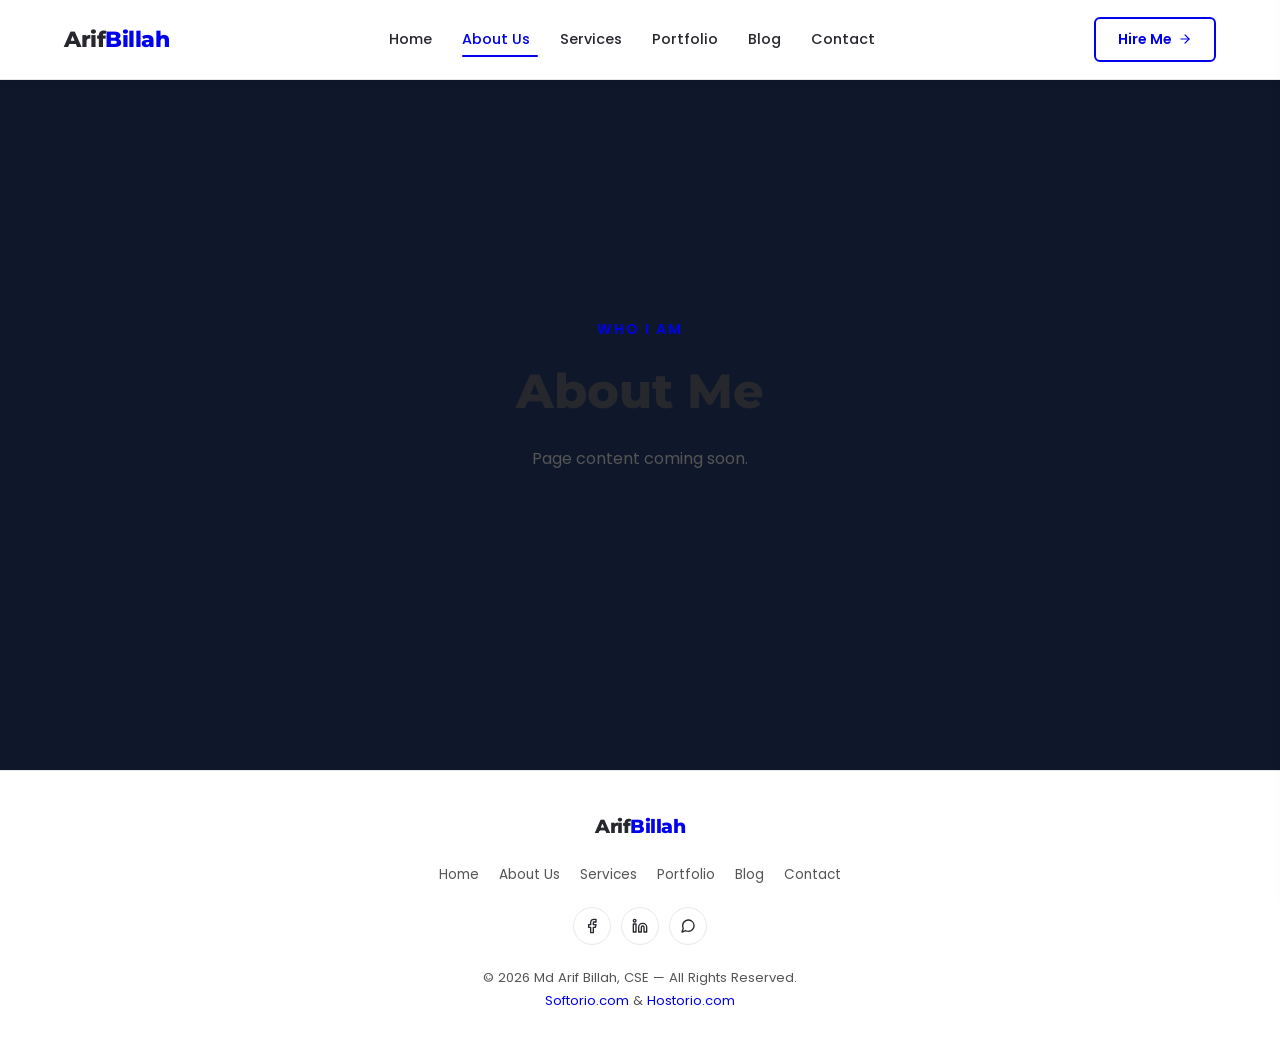
==== commit 3bc54260: "Fix broken header layout Two bugs fixed: 1. .primary-nav ul was never set to display:flex so nav lin" ====
--- a/about.html
+++ b/about.html
@@ -5,8 +5,8 @@
     <meta name="viewport" content="width=device-width, initial-scale=1.0">
     <meta name="description" content="About Md Arif Billah – Linux System Administrator, Cloud Security Specialist and WordPress Developer.">
     <title>About Us | Md Arif Billah</title>
+    <link rel="stylesheet" href="css/style.css">
     <link rel="stylesheet" href="css/header-footer.css">
-    <link rel="stylesheet" href="css/style.css">
 </head>
 <body>
     <div id="header-placeholder"></div>
--- a/css/header-footer.css
+++ b/css/header-footer.css
@@ -3,65 +3,55 @@
    Portfolio – Md Arif Billah
    ============================================================ */
 
-/* ---------- Google Fonts ---------- */
 @import url('https://fonts.googleapis.com/css2?family=Poppins:wght@300;400;500;600;700;800&family=Montserrat:wght@400;500;600;700;800&display=swap');
 
 /* ---------- CSS Variables ---------- */
 :root {
-    --primary:      #0002eb;
-    --primary-dark: #0001b0;
-    --body-bg:      #f5f5f5;
-    --white:        #ffffff;
-    --dark:         #27272e;
-    --text:         #555555;
-    --border:       #e8e8e8;
-    --shadow-sm:    0 2px 8px rgba(0,0,0,.06);
-    --shadow-md:    0 4px 20px rgba(0,0,0,.10);
-    --radius:       6px;
-    --transition:   0.3s ease;
-    --header-h:     80px;
-    --container:    1200px;
-}
-
-/* ---------- Reset helpers ---------- */
-*, *::before, *::after { box-sizing: border-box; }
-
-/* Make sure body accounts for the fixed header */
+    --hf-primary:      #0002eb;
+    --hf-primary-dark: #0001b0;
+    --hf-white:        #ffffff;
+    --hf-dark:         #27272e;
+    --hf-text:         #555555;
+    --hf-border:       #e8e8e8;
+    --hf-shadow-sm:    0 2px 8px rgba(0,0,0,.06);
+    --hf-shadow-md:    0 4px 20px rgba(0,0,0,.10);
+    --hf-radius:       6px;
+    --hf-transition:   0.3s ease;
+    --hf-header-h:     80px;
+    --hf-container:    1200px;
+}
+
+/* Account for fixed header on every page */
 body {
-    margin: 0;
-    padding-top: var(--header-h);
+    padding-top: var(--hf-header-h);
     font-family: 'Poppins', sans-serif;
-    background-color: var(--body-bg);
-    color: var(--dark);
-}
-
-a { text-decoration: none; color: inherit; }
-ul { list-style: none; margin: 0; padding: 0; }
-img { max-width: 100%; display: block; }
+}
 
 /* ============================================================
    SITE HEADER
+   All selectors prefixed with .site-header for specificity
+   so they win over conflicting rules in style.css
    ============================================================ */
 .site-header {
     position: fixed;
     top: 0;
     left: 0;
     width: 100%;
-    height: var(--header-h);
-    background: var(--white);
-    border-bottom: 1px solid var(--border);
-    box-shadow: var(--shadow-sm);
+    height: var(--hf-header-h);
+    background: var(--hf-white);
+    border-bottom: 1px solid var(--hf-border);
+    box-shadow: var(--hf-shadow-sm);
     z-index: 9999;
-    transition: box-shadow var(--transition);
+    transition: box-shadow var(--hf-transition);
 }
 
 .site-header.scrolled {
-    box-shadow: var(--shadow-md);
-}
-
-/* Container */
-.header-inner {
-    max-width: var(--container);
+    box-shadow: var(--hf-shadow-md);
+}
+
+/* Inner container */
+.site-header .header-inner {
+    max-width: var(--hf-container);
     height: 100%;
     margin: 0 auto;
     padding: 0 24px;
@@ -71,153 +61,167 @@
     gap: 16px;
 }
 
-/* ---------- Logo ---------- */
-.header-logo {
+/* ── Logo ── */
+.site-header .header-logo {
     flex-shrink: 0;
     display: flex;
     align-items: center;
-    gap: 10px;
-    text-decoration: none;
-}
-
-.header-logo img {
-    height: 44px;
-    width: auto;
-}
-
-.logo-text {
+    text-decoration: none;
+}
+
+.site-header .logo-text {
     font-family: 'Montserrat', sans-serif;
     font-size: 1.35rem;
     font-weight: 800;
-    color: var(--dark);
+    color: var(--hf-dark);
     letter-spacing: -0.5px;
     line-height: 1;
 }
 
-.logo-text span {
-    color: var(--primary);
-}
-
-/* ---------- Primary Nav ---------- */
-.primary-nav {
-    display: flex;
-    align-items: center;
-    gap: 4px;
-}
-
-.primary-nav .nav-item {
+.site-header .logo-text span {
+    color: var(--hf-primary);
+}
+
+/* ── Primary Desktop Nav ── */
+.site-header .primary-nav {
+    display: flex;
+    align-items: center;
+}
+
+/* FIX: the <ul> itself must be flex so <li> items sit side-by-side */
+.site-header .primary-nav ul {
+    display: flex;
+    align-items: center;
+    gap: 2px;
+    list-style: none;
+    margin: 0;
+    padding: 0;
+}
+
+.site-header .primary-nav .nav-item {
     position: relative;
 }
 
-.primary-nav .nav-link {
+/* Override any conflicting .nav-link rules from style.css */
+.site-header .primary-nav .nav-link {
     display: inline-block;
     padding: 6px 14px;
     font-size: 0.9rem;
     font-weight: 500;
-    color: var(--dark);
-    border-radius: var(--radius);
-    transition: color var(--transition);
-}
-
-.primary-nav .nav-link::after {
+    color: var(--hf-dark);
+    background: transparent;          /* kill dark-theme hover bg */
+    border-radius: var(--hf-radius);
+    text-decoration: none;
+    transition: color var(--hf-transition);
+    position: relative;
+}
+
+/* Underline indicator */
+.site-header .primary-nav .nav-link::after {
     content: '';
     position: absolute;
-    bottom: -2px;
+    bottom: 0;
     left: 14px;
     right: 14px;
     height: 2px;
-    background: var(--primary);
+    background: var(--hf-primary);
     border-radius: 2px;
     transform: scaleX(0);
     transform-origin: left;
-    transition: transform var(--transition);
-}
-
-.primary-nav .nav-link:hover,
-.primary-nav .nav-link.active {
-    color: var(--primary);
-}
-
-.primary-nav .nav-link:hover::after,
-.primary-nav .nav-link.active::after {
+    transition: transform var(--hf-transition);
+}
+
+.site-header .primary-nav .nav-link:hover,
+.site-header .primary-nav .nav-link.active {
+    color: var(--hf-primary);
+    background: transparent;          /* override style.css dark bg */
+}
+
+.site-header .primary-nav .nav-link:hover::after,
+.site-header .primary-nav .nav-link.active::after {
     transform: scaleX(1);
 }
 
-/* ---------- Header Right (CTA + Hamburger) ---------- */
-.header-right {
+/* ── Header Right (Hire Me + Hamburger) ── */
+.site-header .header-right {
     display: flex;
     align-items: center;
     gap: 16px;
     flex-shrink: 0;
 }
 
-/* Hire Me button */
-.btn-hire {
+/* Hire Me CTA */
+.site-header .btn-hire {
     display: inline-flex;
     align-items: center;
     gap: 6px;
     padding: 9px 22px;
     font-size: 0.88rem;
     font-weight: 600;
-    color: var(--primary);
-    border: 2px solid var(--primary);
-    border-radius: var(--radius);
+    color: var(--hf-primary);
+    border: 2px solid var(--hf-primary);
+    border-radius: var(--hf-radius);
     background: transparent;
-    transition: background var(--transition), color var(--transition);
+    text-decoration: none;
     white-space: nowrap;
-}
-
-.btn-hire:hover {
-    background: var(--primary);
-    color: var(--white);
-}
-
-.btn-hire svg {
+    transition: background var(--hf-transition), color var(--hf-transition);
+}
+
+.site-header .btn-hire:hover {
+    background: var(--hf-primary);
+    color: var(--hf-white);
+}
+
+.site-header .btn-hire svg {
     width: 14px;
     height: 14px;
     stroke: currentColor;
-    transition: transform var(--transition);
-}
-
-.btn-hire:hover svg {
+    fill: none;
+    stroke-width: 2;
+    stroke-linecap: round;
+    stroke-linejoin: round;
+    transition: transform var(--hf-transition);
+}
+
+.site-header .btn-hire:hover svg {
     transform: translateX(3px);
 }
 
-/* Hamburger button */
-.hamburger {
+/* Hamburger toggle */
+.site-header .hamburger {
     display: none;
     flex-direction: column;
     justify-content: center;
     gap: 5px;
-    width: 36px;
-    height: 36px;
-    padding: 6px;
+    width: 40px;
+    height: 40px;
+    padding: 8px;
     background: none;
-    border: 1px solid var(--border);
-    border-radius: var(--radius);
+    border: 1px solid var(--hf-border);
+    border-radius: var(--hf-radius);
     cursor: pointer;
-    transition: border-color var(--transition);
-}
-
-.hamburger:hover {
-    border-color: var(--primary);
-}
-
-.hamburger span {
+    transition: border-color var(--hf-transition);
+}
+
+.site-header .hamburger:hover {
+    border-color: var(--hf-primary);
+}
+
+.site-header .hamburger span {
     display: block;
     width: 100%;
     height: 2px;
-    background: var(--dark);
+    background: var(--hf-dark);
     border-radius: 2px;
-    transition: transform var(--transition), opacity var(--transition);
-}
-
-.hamburger.open span:nth-child(1) { transform: translateY(7px) rotate(45deg); }
-.hamburger.open span:nth-child(2) { opacity: 0; }
-.hamburger.open span:nth-child(3) { transform: translateY(-7px) rotate(-45deg); }
+    transition: transform var(--hf-transition), opacity var(--hf-transition);
+}
+
+.site-header .hamburger.open span:nth-child(1) { transform: translateY(7px) rotate(45deg); }
+.site-header .hamburger.open span:nth-child(2) { opacity: 0; }
+.site-header .hamburger.open span:nth-child(3) { transform: translateY(-7px) rotate(-45deg); }
 
 /* ============================================================
-   MOBILE MENU (slide-in panel)
+   MOBILE MENU (slide-in panel from the right)
    ============================================================ */
 .mobile-overlay {
     display: none;
@@ -226,16 +230,11 @@
     background: rgba(0,0,0,.45);
     z-index: 9998;
     opacity: 0;
-    transition: opacity var(--transition);
-}
-
-.mobile-overlay.visible {
-    display: block;
-}
-
-.mobile-overlay.active {
-    opacity: 1;
-}
+    transition: opacity var(--hf-transition);
+}
+
+.mobile-overlay.visible { display: block; }
+.mobile-overlay.active  { opacity: 1; }
 
 .mobile-panel {
     position: fixed;
@@ -244,123 +243,59 @@
     width: 300px;
     max-width: 85vw;
     height: 100%;
-    background: var(--white);
+    background: var(--hf-white);
     z-index: 9999;
     display: flex;
     flex-direction: column;
-    transition: right var(--transition);
     box-shadow: -4px 0 24px rgba(0,0,0,.12);
-}
-
-.mobile-panel.active {
-    right: 0;
-}
-
-/* Panel top */
-.panel-header {
+    transition: right var(--hf-transition);
+}
+
+.mobile-panel.active { right: 0; }
+
+/* Panel top bar */
+.mobile-panel .panel-header {
     display: flex;
     align-items: center;
     justify-content: space-between;
     padding: 20px 20px 16px;
-    border-bottom: 1px solid var(--border);
-}
-
-.panel-close {
+    border-bottom: 1px solid var(--hf-border);
+}
+
+.mobile-panel .panel-header .logo-text {
+    font-family: 'Montserrat', sans-serif;
+    font-size: 1.2rem;
+    font-weight: 800;
+    color: var(--hf-dark);
+    letter-spacing: -0.5px;
+}
+
+.mobile-panel .panel-header .logo-text span {
+    color: var(--hf-primary);
+}
+
+.mobile-panel .panel-close {
     width: 36px;
     height: 36px;
     display: flex;
     align-items: center;
     justify-content: center;
     background: none;
-    border: 1px solid var(--border);
+    border: 1px solid var(--hf-border);
     border-radius: 50%;
     cursor: pointer;
-    color: var(--dark);
-    transition: all var(--transition);
-    font-size: 1.2rem;
+    color: var(--hf-dark);
+    font-size: 1.1rem;
     line-height: 1;
-}
-
-.panel-close:hover {
-    border-color: var(--primary);
-    color: var(--primary);
-}
-
-/* Description below header */
-.panel-desc {
-    padding: 16px 20px;
-    font-size: 0.83rem;
-    color: var(--text);
-    line-height: 1.6;
-    border-bottom: 1px solid var(--border);
-}
-
-/* Mobile nav links */
-.panel-nav {
-    flex: 1;
-    overflow-y: auto;
-    padding: 12px 0;
-}
-
-.panel-nav .nav-link {
-    display: flex;
-    align-items: center;
-    padding: 12px 20px;
-    font-size: 0.95rem;
-    font-weight: 500;
-    color: var(--dark);
-    border-left: 3px solid transparent;
-    transition: all var(--transition);
-}
-
-.panel-nav .nav-link:hover,
-.panel-nav .nav-link.active {
-    color: var(--primary);
-    border-left-color: var(--primary);
-    background: rgba(0,2,235,.04);
-}
-
-/* Panel footer – social icons */
-.panel-footer {
-    padding: 20px;
-    border-top: 1px solid var(--border);
-}
-
-.panel-footer .find-label {
-    font-size: 0.75rem;
-    font-weight: 600;
-    text-transform: uppercase;
-    letter-spacing: 1.5px;
-    color: var(--text);
-    margin-bottom: 12px;
-}
-
-.panel-social {
-    display: flex;
-    gap: 10px;
-}
-
-.panel-social a {
-    width: 38px;
-    height: 38px;
-    display: flex;
-    align-items: center;
-    justify-content: center;
-    border: 1px solid var(--border);
-    border-radius: 50%;
-    color: var(--dark);
-    font-size: 0.85rem;
-    transition: all var(--transition);
-}
-
-.panel-social a:hover {
-    border-color: var(--primary);
-    background: var(--primary);
-    color: var(--white);
-}
-
-/* SVG icons inside social links */
-.panel-social a svg {
+    transition: all var(--hf-transition);
+}
+
+.mobile-panel .panel-close:hover {
+    border-color: var(--hf-primary);
+    color: var(--hf-primary);
+}
+
+.mobile-panel .panel-close svg {
     width: 16px;
     height: 16px;
     stroke: currentColor;
@@ -368,76 +303,88 @@
     stroke-width: 2;
     stroke-linecap: round;
     stroke-linejoin: round;
-}
-
-/* ============================================================
-   SITE FOOTER
-   ============================================================ */
-.site-footer {
-    background: var(--white);
-    border-top: 1px solid var(--border);
-    padding: 40px 24px;
-    margin-top: 60px;
-}
-
-.footer-inner {
-    max-width: var(--container);
-    margin: 0 auto;
+    pointer-events: none;
+}
+
+/* Short description */
+.mobile-panel .panel-desc {
+    padding: 16px 20px;
+    font-size: 0.83rem;
+    color: var(--hf-text);
+    line-height: 1.6;
+    border-bottom: 1px solid var(--hf-border);
+    margin: 0;
+}
+
+/* Mobile nav */
+.mobile-panel .panel-nav {
+    flex: 1;
+    overflow-y: auto;
+    padding: 10px 0;
     display: flex;
     flex-direction: column;
-    align-items: center;
-    gap: 24px;
-    text-align: center;
-}
-
-/* Footer logo */
-.footer-logo .logo-text {
-    font-size: 1.15rem;
-}
-
-/* Footer nav links */
-.footer-nav {
-    display: flex;
-    flex-wrap: wrap;
-    justify-content: center;
-    gap: 6px 20px;
-}
-
-.footer-nav a {
-    font-size: 0.85rem;
-    color: var(--text);
-    transition: color var(--transition);
-}
-
-.footer-nav a:hover {
-    color: var(--primary);
-}
-
-/* Footer social icons */
-.footer-social {
+}
+
+.mobile-panel .panel-nav .nav-link {
+    display: flex;
+    align-items: center;
+    padding: 13px 20px;
+    font-size: 0.95rem;
+    font-weight: 500;
+    color: var(--hf-dark);
+    background: transparent;
+    text-decoration: none;
+    border-left: 3px solid transparent;
+    transition: all var(--hf-transition);
+}
+
+.mobile-panel .panel-nav .nav-link:hover,
+.mobile-panel .panel-nav .nav-link.active {
+    color: var(--hf-primary);
+    border-left-color: var(--hf-primary);
+    background: rgba(0,2,235,.04);
+}
+
+/* Panel footer – social */
+.mobile-panel .panel-footer {
+    padding: 20px;
+    border-top: 1px solid var(--hf-border);
+}
+
+.mobile-panel .panel-footer .find-label {
+    font-size: 0.72rem;
+    font-weight: 600;
+    text-transform: uppercase;
+    letter-spacing: 1.5px;
+    color: var(--hf-text);
+    margin: 0 0 12px;
+}
+
+.mobile-panel .panel-social {
     display: flex;
     gap: 10px;
 }
 
-.footer-social a {
+.mobile-panel .panel-social a {
     width: 38px;
     height: 38px;
     display: flex;
     align-items: center;
     justify-content: center;
-    border: 1px solid var(--border);
+    border: 1px solid var(--hf-border);
     border-radius: 50%;
-    color: var(--dark);
-    transition: all var(--transition);
-}
-
-.footer-social a:hover {
-    border-color: var(--primary);
-    background: var(--primary);
-    color: var(--white);
-}
-
-.footer-social a svg {
+    color: var(--hf-dark);
+    text-decoration: none;
+    transition: all var(--hf-transition);
+}
+
+.mobile-panel .panel-social a:hover {
+    border-color: var(--hf-primary);
+    background: var(--hf-primary);
+    color: var(--hf-white);
+}
+
+.mobile-panel .panel-social svg {
     width: 16px;
     height: 16px;
     stroke: currentColor;
@@ -445,20 +392,116 @@
     stroke-width: 2;
     stroke-linecap: round;
     stroke-linejoin: round;
+    pointer-events: none;
+}
+
+/* ============================================================
+   SITE FOOTER
+   ============================================================ */
+.site-footer {
+    background: var(--hf-white);
+    border-top: 1px solid var(--hf-border);
+    padding: 40px 24px;
+    margin-top: 60px;
+}
+
+.site-footer .footer-inner {
+    max-width: var(--hf-container);
+    margin: 0 auto;
+    display: flex;
+    flex-direction: column;
+    align-items: center;
+    gap: 22px;
+    text-align: center;
+}
+
+/* Footer logo */
+.site-footer .footer-logo {
+    text-decoration: none;
+    display: inline-block;
+}
+
+.site-footer .logo-text {
+    font-family: 'Montserrat', sans-serif;
+    font-size: 1.2rem;
+    font-weight: 800;
+    color: var(--hf-dark);
+    letter-spacing: -0.5px;
+}
+
+.site-footer .logo-text span {
+    color: var(--hf-primary);
+}
+
+/* Footer nav */
+.site-footer .footer-nav {
+    display: flex;
+    flex-wrap: wrap;
+    justify-content: center;
+    gap: 6px 20px;
+}
+
+.site-footer .footer-nav a {
+    font-size: 0.85rem;
+    color: var(--hf-text);
+    text-decoration: none;
+    transition: color var(--hf-transition);
+}
+
+.site-footer .footer-nav a:hover {
+    color: var(--hf-primary);
+}
+
+/* Footer social */
+.site-footer .footer-social {
+    display: flex;
+    gap: 10px;
+}
+
+.site-footer .footer-social a {
+    width: 38px;
+    height: 38px;
+    display: flex;
+    align-items: center;
+    justify-content: center;
+    border: 1px solid var(--hf-border);
+    border-radius: 50%;
+    color: var(--hf-dark);
+    text-decoration: none;
+    transition: all var(--hf-transition);
+}
+
+.site-footer .footer-social a:hover {
+    border-color: var(--hf-primary);
+    background: var(--hf-primary);
+    color: var(--hf-white);
+}
+
+.site-footer .footer-social svg {
+    width: 16px;
+    height: 16px;
+    stroke: currentColor;
+    fill: none;
+    stroke-width: 2;
+    stroke-linecap: round;
+    stroke-linejoin: round;
+    pointer-events: none;
 }
 
 /* Copyright */
-.footer-copy {
+.site-footer .footer-copy {
     font-size: 0.82rem;
-    color: var(--text);
+    color: var(--hf-text);
     line-height: 1.7;
-}
-
-.footer-copy a {
-    color: var(--primary);
-}
-
-.footer-copy a:hover {
+    margin: 0;
+}
+
+.site-footer .footer-copy a {
+    color: var(--hf-primary);
+    text-decoration: none;
+}
+
+.site-footer .footer-copy a:hover {
     text-decoration: underline;
 }
 
@@ -471,8 +514,8 @@
     right: 30px;
     width: 44px;
     height: 44px;
-    background: var(--primary);
-    color: var(--white);
+    background: var(--hf-primary);
+    color: var(--hf-white);
     border: none;
     border-radius: 50%;
     display: flex;
@@ -482,7 +525,7 @@
     opacity: 0;
     visibility: hidden;
     transform: translateY(10px);
-    transition: all var(--transition);
+    transition: all var(--hf-transition);
     box-shadow: 0 4px 16px rgba(0,2,235,.35);
     z-index: 9990;
 }
@@ -504,36 +547,28 @@
 }
 
 .back-to-top:hover {
-    background: var(--primary-dark);
+    background: var(--hf-primary-dark);
     transform: translateY(-3px);
 }
 
 /* ============================================================
    RESPONSIVE
    ============================================================ */
-
-/* Hide desktop nav on tablets/mobile */
 @media (max-width: 1024px) {
-    .primary-nav {
-        display: none;
-    }
-    .hamburger {
-        display: flex;
-    }
-}
-
-/* Smaller mobile adjustments */
+    .site-header .primary-nav { display: none; }
+    .site-header .hamburger   { display: flex; }
+}
+
 @media (max-width: 480px) {
-    :root {
-        --header-h: 70px;
-    }
-    .logo-text {
-        font-size: 1.15rem;
-    }
-    .btn-hire {
-        padding: 8px 16px;
+    :root { --hf-header-h: 70px; }
+
+    .site-header .logo-text { font-size: 1.15rem; }
+
+    .site-header .btn-hire {
+        padding: 8px 14px;
         font-size: 0.82rem;
     }
+
     .back-to-top {
         bottom: 20px;
         right: 20px;
